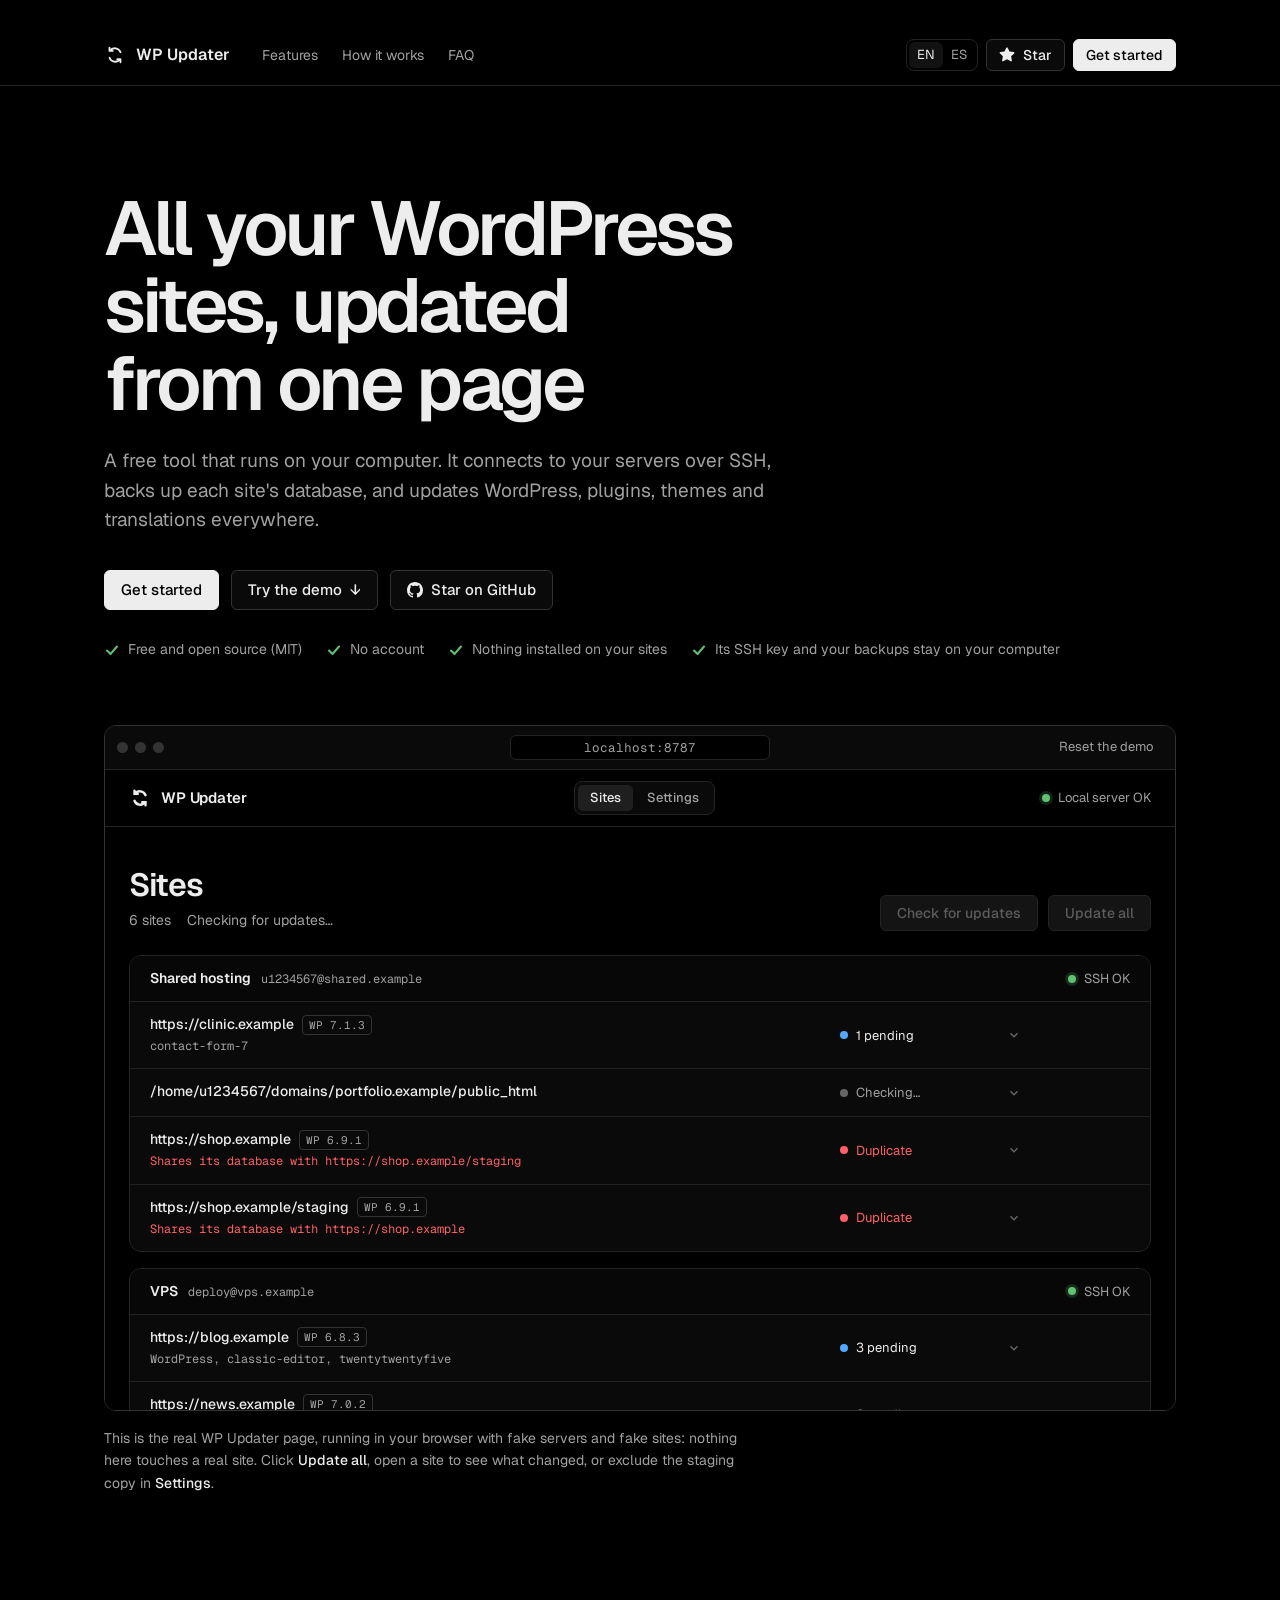
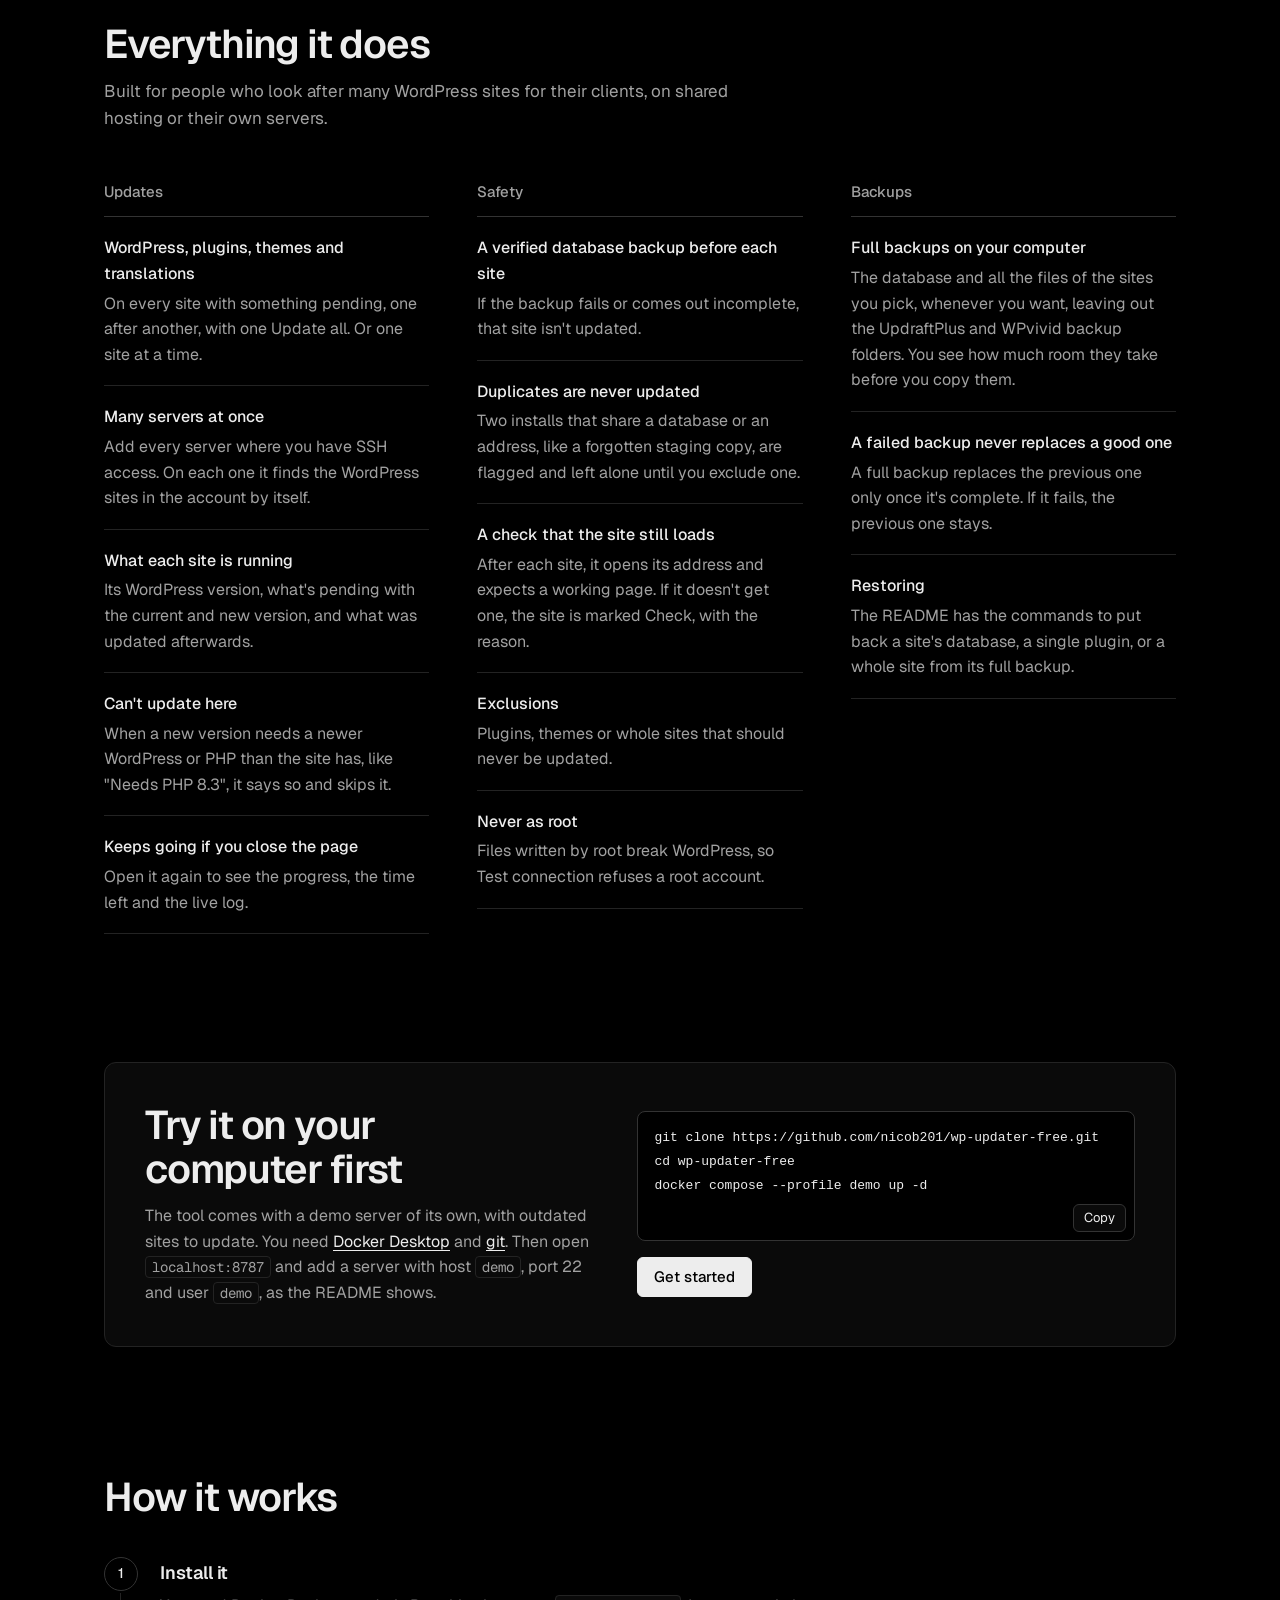
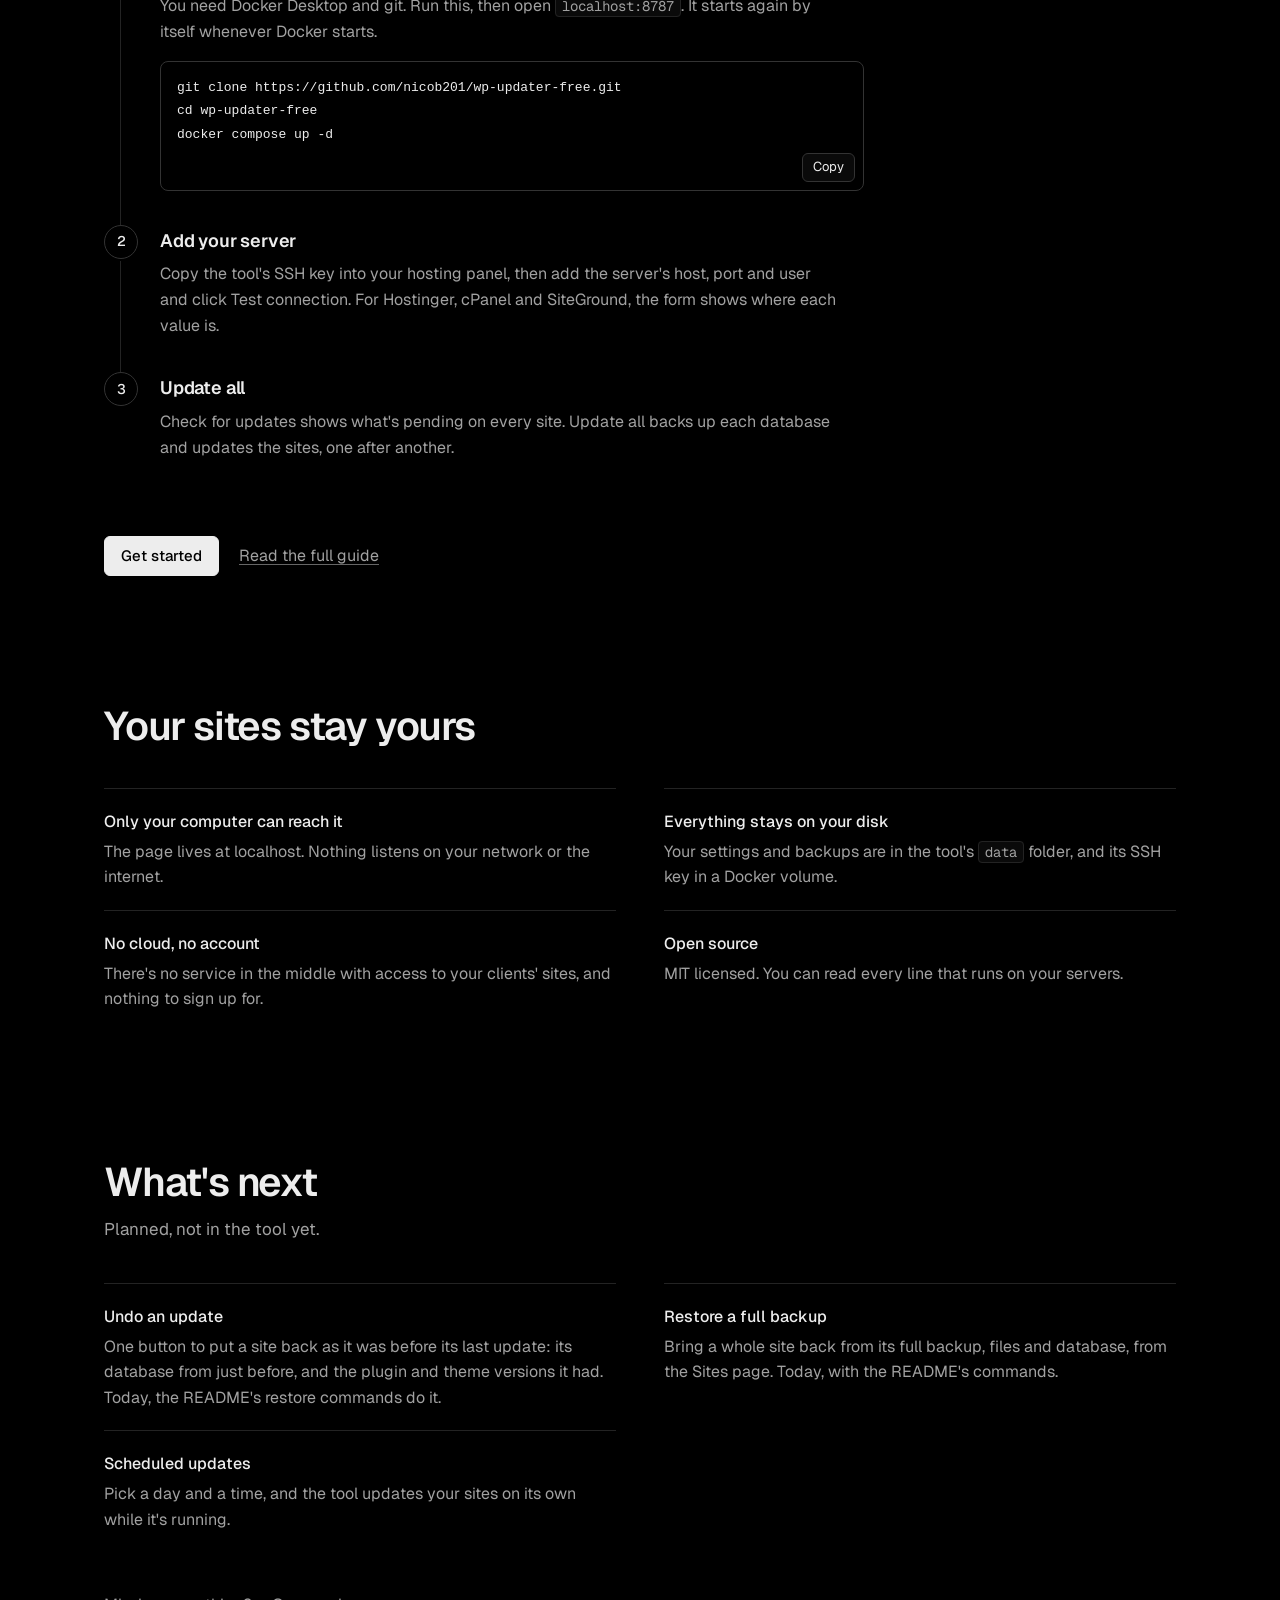
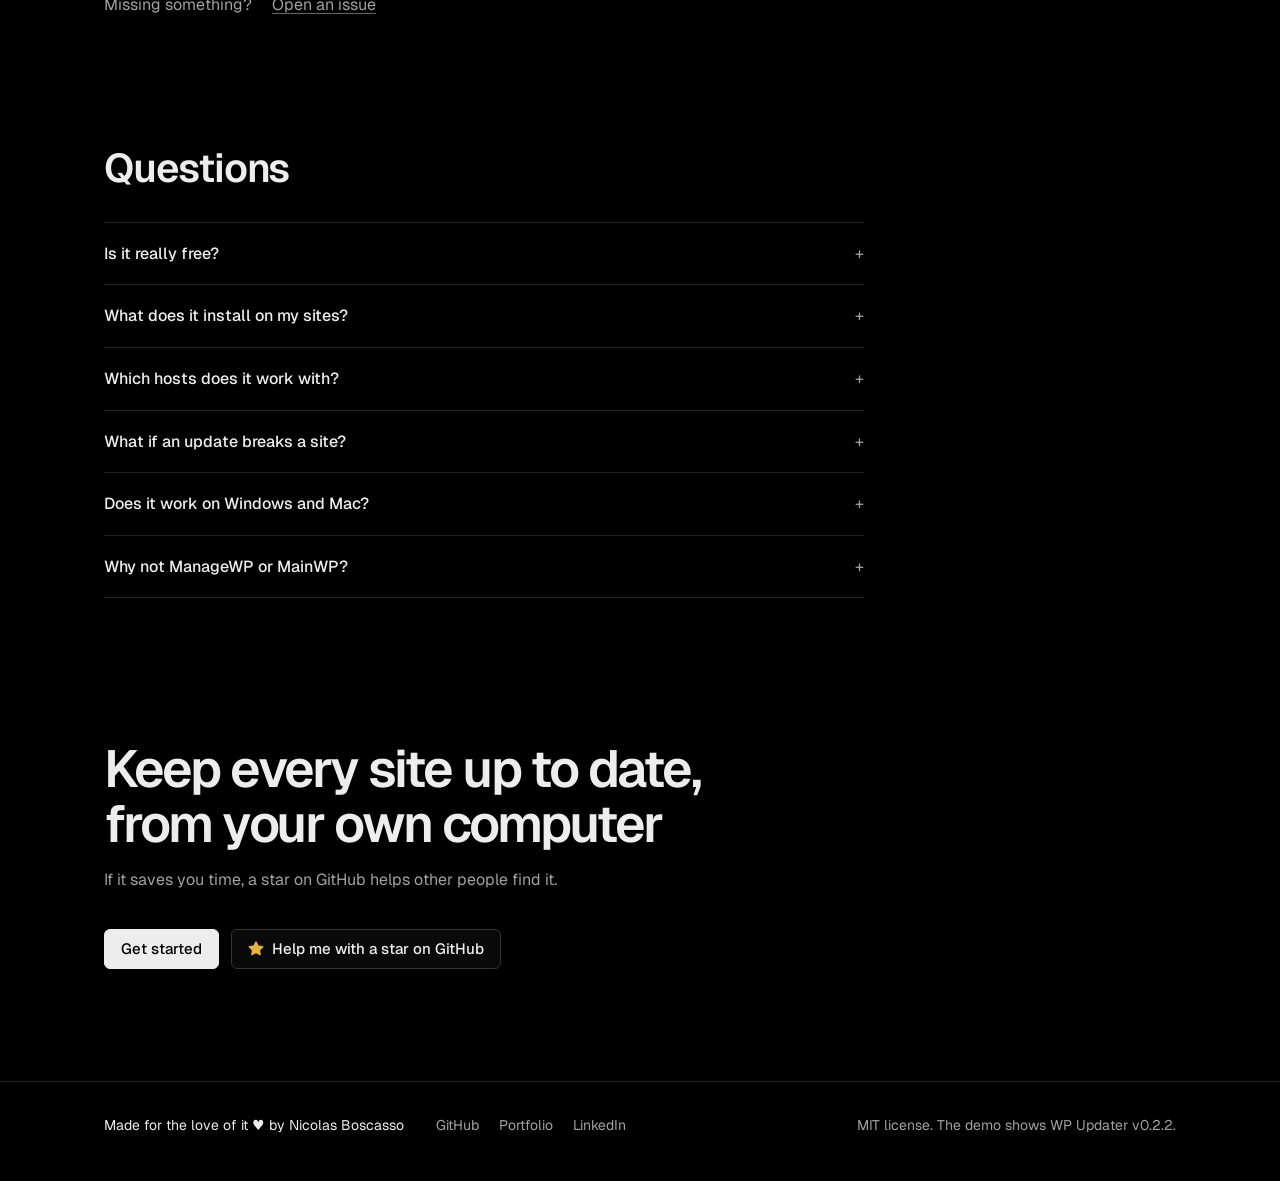
==== index.html @ 300d322b "fix: landing layout on small phones, and accessibility The nav fits at 320 and 360 px, the footer te" ====
<!doctype html>
<html lang="en">
<head>
<meta charset="utf-8">
<meta name="viewport" content="width=device-width, initial-scale=1">
<meta name="color-scheme" content="dark">
<title>WP Updater: update all your WordPress sites from one page</title>
<meta name="description" content="A free, open-source tool that runs on your computer and updates WordPress, plugins, themes and translations on all your sites over SSH, with a verified database backup before each one. Nothing to install on your sites.">
<link rel="icon" href="data:image/svg+xml,%3Csvg xmlns='http://www.w3.org/2000/svg' viewBox='0 0 32 32'%3E%3Crect width='32' height='32' rx='8' fill='%23000'/%3E%3Cpath d='M23 12a8 8 0 0 0-14-2M9 20a8 8 0 0 0 14 2M9 6v4h4M23 26v-4h-4' fill='none' stroke='%23fff' stroke-width='2.6' stroke-linecap='round' stroke-linejoin='round'/%3E%3C/svg%3E">
<link rel="preconnect" href="https://fonts.googleapis.com">
<link rel="preconnect" href="https://fonts.gstatic.com" crossorigin>
<link rel="stylesheet" href="https://fonts.googleapis.com/css2?family=Geist:wght@400;500;600&family=Geist+Mono:wght@400;500&display=swap">
<link rel="stylesheet" href="/assets/site.css">
<script src="/assets/site.js" defer></script>
</head>
<body>
<svg hidden>
  <symbol id="i-logo" viewBox="0 0 24 24"><path d="M18 9a6.5 6.5 0 0 0-11.5-1.5M6 15a6.5 6.5 0 0 0 11.5 1.5M6 4v3.5h3.5M18 20v-3.5h-3.5"/></symbol>
  <symbol id="i-github" viewBox="0 0 16 16"><path d="M8 0c4.42 0 8 3.58 8 8a8.01 8.01 0 0 1-5.45 7.59c-.4.08-.55-.17-.55-.38 0-.27.01-1.13.01-2.2 0-.75-.25-1.23-.54-1.48 1.78-.2 3.65-.88 3.65-3.95 0-.88-.31-1.59-.82-2.15.08-.2.36-1.02-.08-2.12 0 0-.67-.22-2.2.82-.64-.18-1.32-.27-2-.27-.68 0-1.36.09-2 .27-1.53-1.03-2.2-.82-2.2-.82-.44 1.1-.16 1.92-.08 2.12-.51.56-.82 1.28-.82 2.15 0 3.06 1.86 3.75 3.64 3.95-.23.2-.44.55-.51 1.07-.46.21-1.61.55-2.33-.66-.15-.24-.6-.83-1.23-.82-.67.01-.27.38.01.53.34.19.73.9.82 1.13.16.45.68 1.31 2.69.94 0 .67.01 1.3.01 1.49 0 .21-.15.45-.55.38A8 8 0 0 1 0 8c0-4.42 3.58-8 8-8Z"/></symbol>
  <symbol id="i-star" viewBox="0 0 16 16"><path d="M8 .25a.75.75 0 0 1 .67.42l1.89 3.81 4.2.62a.75.75 0 0 1 .42 1.28l-3.04 2.97.72 4.19a.75.75 0 0 1-1.09.79L8 12.35l-3.77 1.98a.75.75 0 0 1-1.09-.79l.72-4.19L.82 6.37a.75.75 0 0 1 .42-1.28l4.2-.61L7.33.67A.75.75 0 0 1 8 .25Z"/></symbol>
  <symbol id="i-check" viewBox="0 0 16 16"><path d="M3 8.5 6.5 12 13 4.5"/></symbol>
</svg>

<header class="nav">
  <div class="wrap nav-inner">
    <a class="brand" href="/"><svg aria-hidden="true"><use href="#i-logo"/></svg>WP Updater</a>
    <nav class="sections" aria-label="Sections">
      <a href="#features">Features</a>
      <a href="#how">How it works</a>
      <a href="#faq">FAQ</a>
    </nav>
    <div class="nav-end">
      <div class="lang" role="group" aria-label="Language">
        <a aria-current="page">EN</a>
        <a href="/es/" hreflang="es" lang="es" aria-label="Español">ES</a>
      </div>
      <a class="button small nav-star" href="https://github.com/nicob201/wp-updater-free" target="_blank" rel="noopener" data-goatcounter-click="star-nav">
        <svg aria-hidden="true"><use href="#i-star"/></svg>Star<span class="count" data-stars></span>
      </a>
      <a class="button primary small" href="https://github.com/nicob201/wp-updater-free#quick-start" target="_blank" rel="noopener" data-goatcounter-click="get-started-nav">Get started</a>
    </div>
  </div>
</header>

<main>
  <section class="hero wrap">
    <h1>All your WordPress sites, updated from one page</h1>
    <p class="lead">A free tool that runs on your computer. It connects to your servers over SSH, backs up each site's database, and updates WordPress, plugins, themes and translations everywhere.</p>
    <div class="actions">
      <a class="button primary" href="https://github.com/nicob201/wp-updater-free#quick-start" target="_blank" rel="noopener" data-goatcounter-click="get-started-hero">Get started</a>
      <a class="button" href="#demo" data-goatcounter-click="try-demo">Try the demo <span aria-hidden="true">↓</span></a>
      <a class="button" href="https://github.com/nicob201/wp-updater-free" target="_blank" rel="noopener" data-goatcounter-click="star-hero"><svg aria-hidden="true"><use href="#i-github"/></svg>Star on GitHub</a>
    </div>
    <ul class="trust">
      <li><svg aria-hidden="true"><use href="#i-check"/></svg>Free and open source (MIT)</li>
      <li><svg aria-hidden="true"><use href="#i-check"/></svg>No account</li>
      <li><svg aria-hidden="true"><use href="#i-check"/></svg>Nothing installed on your sites</li>
      <li><svg aria-hidden="true"><use href="#i-check"/></svg>Its SSH key and your backups stay on your computer</li>
    </ul>
  </section>

  <section id="demo" class="demo wrap" aria-label="Live demo">
    <div class="window">
      <div class="window-bar">
        <span class="dots" aria-hidden="true"><i></i><i></i><i></i></span>
        <span class="url">localhost:8787</span>
        <button id="demo-reset" class="reset" type="button" data-goatcounter-click="demo-reset">Reset the demo</button>
      </div>
      <iframe id="demo-frame" src="/demo/" title="WP Updater, with fake sites"></iframe>
    </div>
    <p class="note">This is the real WP Updater page, running in your browser with fake servers and fake sites: nothing here touches a real site. Click <strong>Update all</strong>, open a site to see what changed, or exclude the staging copy in <strong>Settings</strong>.</p>
  </section>

  <section id="features" class="section wrap">
    <h2>Everything it does</h2>
    <p class="intro">Built for people who look after many WordPress sites for their clients, on shared hosting or their own servers.</p>
    <div class="groups">
      <div class="group">
        <h3>Updates</h3>
        <dl>
          <div><dt>WordPress, plugins, themes and translations</dt><dd>On every site with something pending, one after another, with one Update all. Or one site at a time.</dd></div>
          <div><dt>Many servers at once</dt><dd>Add every server where you have SSH access. On each one it finds the WordPress sites in the account by itself.</dd></div>
          <div><dt>What each site is running</dt><dd>Its WordPress version, what's pending with the current and new version, and what was updated afterwards.</dd></div>
          <div><dt>Can't update here</dt><dd>When a new version needs a newer WordPress or PHP than the site has, like "Needs PHP 8.3", it says so and skips it.</dd></div>
          <div><dt>Keeps going if you close the page</dt><dd>Open it again to see the progress, the time left and the live log.</dd></div>
        </dl>
      </div>
      <div class="group">
        <h3>Safety</h3>
        <dl>
          <div><dt>A verified database backup before each site</dt><dd>If the backup fails or comes out incomplete, that site isn't updated.</dd></div>
          <div><dt>Duplicates are never updated</dt><dd>Two installs that share a database or an address, like a forgotten staging copy, are flagged and left alone until you exclude one.</dd></div>
          <div><dt>A check that the site still loads</dt><dd>After each site, it opens its address and expects a working page. If it doesn't get one, the site is marked Check, with the reason.</dd></div>
          <div><dt>Exclusions</dt><dd>Plugins, themes or whole sites that should never be updated.</dd></div>
          <div><dt>Never as root</dt><dd>Files written by root break WordPress, so Test connection refuses a root account.</dd></div>
        </dl>
      </div>
      <div class="group">
        <h3>Backups</h3>
        <dl>
          <div><dt>Full backups on your computer</dt><dd>The database and all the files of the sites you pick, whenever you want, leaving out the UpdraftPlus and WPvivid backup folders. You see how much room they take before you copy them.</dd></div>
          <div><dt>A failed backup never replaces a good one</dt><dd>A full backup replaces the previous one only once it's complete. If it fails, the previous one stays.</dd></div>
          <div><dt>Restoring</dt><dd>The README has the commands to put back a site's database, a single plugin, or a whole site from its full backup.</dd></div>
        </dl>
      </div>
    </div>
  </section>

  <section class="wrap" aria-labelledby="try-title">
    <div class="band">
      <div>
        <h2 id="try-title">Try it on your computer first</h2>
        <p>The tool comes with a demo server of its own, with outdated sites to update. You need <a href="https://www.docker.com/products/docker-desktop/" target="_blank" rel="noopener">Docker Desktop</a> and <a href="https://git-scm.com/downloads" target="_blank" rel="noopener">git</a>. Then open <span class="code-inline">localhost:8787</span> and add a server with host <span class="code-inline">demo</span>, port 22 and user <span class="code-inline">demo</span>, as the README shows.</p>
      </div>
      <div class="band-end">
        <div class="copy">
          <pre><code>git clone https://github.com/nicob201/wp-updater-free.git
cd wp-updater-free
docker compose --profile demo up -d</code></pre>
          <button class="copy-button" type="button" aria-live="polite" data-copy="git clone https://github.com/nicob201/wp-updater-free.git&#10;cd wp-updater-free&#10;docker compose --profile demo up -d" data-goatcounter-click="copy-demo">Copy</button>
        </div>
        <a class="button primary" href="https://github.com/nicob201/wp-updater-free#quick-start" target="_blank" rel="noopener" data-goatcounter-click="get-started-mid">Get started</a>
      </div>
    </div>
  </section>

  <section id="how" class="section wrap">
    <h2>How it works</h2>
    <ol class="steps">
      <li>
        <h3>Install it</h3>
        <p>You need Docker Desktop and git. Run this, then open <span class="code-inline">localhost:8787</span>. It starts again by itself whenever Docker starts.</p>
        <div class="copy">
          <pre><code>git clone https://github.com/nicob201/wp-updater-free.git
cd wp-updater-free
docker compose up -d</code></pre>
          <button class="copy-button" type="button" aria-live="polite" data-copy="git clone https://github.com/nicob201/wp-updater-free.git&#10;cd wp-updater-free&#10;docker compose up -d" data-goatcounter-click="copy-install">Copy</button>
        </div>
      </li>
      <li>
        <h3>Add your server</h3>
        <p>Copy the tool's SSH key into your hosting panel, then add the server's host, port and user and click Test connection. For Hostinger, cPanel and SiteGround, the form shows where each value is.</p>
      </li>
      <li>
        <h3>Update all</h3>
        <p>Check for updates shows what's pending on every site. Update all backs up each database and updates the sites, one after another.</p>
      </li>
    </ol>
    <p class="more"><a class="button primary" href="https://github.com/nicob201/wp-updater-free#quick-start" target="_blank" rel="noopener" data-goatcounter-click="get-started-how">Get started</a> <a class="text-link" href="https://github.com/nicob201/wp-updater-free#connect-your-server" target="_blank" rel="noopener">Read the full guide</a></p>
  </section>

  <section id="yours" class="section wrap">
    <h2>Your sites stay yours</h2>
    <dl class="facts">
      <div><dt>Only your computer can reach it</dt><dd>The page lives at localhost. Nothing listens on your network or the internet.</dd></div>
      <div><dt>Everything stays on your disk</dt><dd>Your settings and backups are in the tool's <span class="code-inline">data</span> folder, and its SSH key in a Docker volume.</dd></div>
      <div><dt>No cloud, no account</dt><dd>There's no service in the middle with access to your clients' sites, and nothing to sign up for.</dd></div>
      <div><dt>Open source</dt><dd>MIT licensed. You can read every line that runs on your servers.</dd></div>
    </dl>
  </section>

  <section id="next" class="section wrap">
    <h2>What's next</h2>
    <p class="intro">Planned, not in the tool yet.</p>
    <dl class="facts">
      <div><dt>Undo an update</dt><dd>One button to put a site back as it was before its last update: its database from just before, and the plugin and theme versions it had. Today, the README's restore commands do it.</dd></div>
      <div><dt>Restore a full backup</dt><dd>Bring a whole site back from its full backup, files and database, from the Sites page. Today, with the README's commands.</dd></div>
      <div><dt>Scheduled updates</dt><dd>Pick a day and a time, and the tool updates your sites on its own while it's running.</dd></div>
    </dl>
    <p class="more">Missing something? <a class="text-link" href="https://github.com/nicob201/wp-updater-free/issues/new" target="_blank" rel="noopener" data-goatcounter-click="open-issue">Open an issue</a></p>
  </section>

  <section id="faq" class="section wrap">
    <h2>Questions</h2>
    <div class="faq">
      <details>
        <summary>Is it really free?</summary>
        <p>Yes. It's open source under the MIT license, with no paid plan and no account.</p>
      </details>
      <details>
        <summary>What does it install on my sites?</summary>
        <p>Nothing. It logs in over SSH with its own key and uses WP-CLI, which most hosts already have.</p>
      </details>
      <details>
        <summary>Which hosts does it work with?</summary>
        <p>Any host that gives you SSH access with a key, bash, WP-CLI and mysqldump or mariadb-dump. Most shared hosts have them, and on a VPS you can install them. Full backups also need rsync. Test connection checks all of it and tells you what's missing.</p>
        <p>So far, listing sites has been tried on Hostinger, and updates on the tool's demo server. cPanel, SiteGround and VPS aren't tested yet: if you try it on one, <a class="text-link" href="https://github.com/nicob201/wp-updater-free/issues/new" target="_blank" rel="noopener">open an issue</a> to share how it went.</p>
      </details>
      <details>
        <summary>What if an update breaks a site?</summary>
        <p>Before each site, the tool saves its database and checks the copy is complete. After each site, it loads the address, and a site that doesn't answer with a working page is marked Check. The README has the commands to put back the database or a single plugin and, if you made a full backup with Back up sites…, the whole site. As with any update, try it on a staging site first.</p>
      </details>
      <details>
        <summary>Does it work on Windows and Mac?</summary>
        <p>Yes, with Docker Desktop. It's been tried on macOS and Windows 11. On Linux, Docker Engine with the Compose plugin works too.</p>
      </details>
      <details>
        <summary>Why not ManageWP or MainWP?</summary>
        <p>They're good tools, and they do more than this one, like uptime monitoring and client reports. Both need a plugin on every site you manage: ManageWP runs in its own cloud, with access to all your sites, and MainWP runs as a plugin on a WordPress site of its own, the dashboard. WP Updater installs nothing on your sites and runs only on your computer, with no account and nothing to pay. If you need monitoring and reports, use one of them. If you want updates with a backup first and nothing added to your sites, try this one.</p>
      </details>
    </div>
  </section>

  <section class="final wrap" aria-labelledby="final-title">
    <h2 id="final-title">Keep every site up to date, from your own computer</h2>
    <p>If it saves you time, a star on GitHub helps other people find it.</p>
    <div class="actions">
      <a class="button primary" href="https://github.com/nicob201/wp-updater-free#quick-start" target="_blank" rel="noopener" data-goatcounter-click="get-started-final">Get started</a>
      <a class="button" href="https://github.com/nicob201/wp-updater-free" target="_blank" rel="noopener" data-goatcounter-click="star-final"><svg aria-hidden="true"><use href="#i-star"/></svg>Help me with a star on GitHub</a>
    </div>
  </section>
</main>

<footer class="footer">
  <div class="wrap footer-inner">
    <p class="made">Made for the love of it ♥ by Nicolas Boscasso</p>
    <nav class="footer-links" aria-label="The author">
      <a href="https://github.com/nicob201" target="_blank" rel="noopener">GitHub</a>
      <a href="https://nicolas-boscasso.vercel.app/" target="_blank" rel="noopener">Portfolio</a>
      <a href="https://www.linkedin.com/in/nicolas-boscasso/" target="_blank" rel="noopener">LinkedIn</a>
    </nav>
    <p class="fine">MIT license.<span data-version-line hidden> The demo shows WP Updater <span data-version></span>.</span></p>
  </div>
</footer>
</body>
</html>
---- assets/site.css ----
/* The tool's own tokens (demo/styles.css), so the page and the demo inside it read as one thing */
:root {
  color-scheme: dark;
  --bg: #000;
  --surface: #0a0a0a;
  --raised: #121212;
  --border: #232323;
  --border-strong: #333;
  --text: #ededed;
  --muted: #a1a1a1;
  --dim: #666;
  --blue: #52a8ff;
  --green: #62c073;
  --sans: Geist, system-ui, -apple-system, sans-serif;
  --mono: "Geist Mono", ui-monospace, Menlo, monospace;
  --gutter: 24px;
  --nav: 60px;
}

* { box-sizing: border-box; }

html { scroll-behavior: smooth; scroll-padding-top: calc(var(--nav) + 24px); }

body {
  margin: 0;
  background: var(--bg);
  color: var(--text);
  font: 16px/1.6 var(--sans);
  -webkit-font-smoothing: antialiased;
  text-rendering: optimizeLegibility;
}

h1, h2, h3 { margin: 0; font-weight: 600; text-wrap: balance; }
p, dl, dd, ol, ul { margin: 0; }
p { text-wrap: pretty; }
a { color: inherit; }
button { font: inherit; color: inherit; }
svg { width: 16px; height: 16px; flex: none; }
:focus-visible { outline: 2px solid transparent; box-shadow: 0 0 0 2px var(--bg), 0 0 0 4px var(--blue); border-radius: 6px; }

.wrap { width: min(1120px, 100%); margin: 0 auto; padding: 0 var(--gutter); }
.code-inline {
  font: 0.875em var(--mono);
  padding: 1px 6px;
  border: 1px solid var(--border);
  border-radius: 4px;
  background: var(--surface);
  white-space: nowrap;
}
.text-link { text-decoration: underline; text-decoration-color: var(--dim); text-underline-offset: 3px; }
.text-link:hover { text-decoration-color: var(--text); }

/* ---- Buttons: the tool's, a size up ---- */

.button {
  display: inline-flex;
  align-items: center;
  gap: 8px;
  height: 40px;
  padding: 0 16px;
  border: 1px solid var(--border-strong);
  border-radius: 6px;
  background: var(--surface);
  font-weight: 500;
  font-size: 15px;
  text-decoration: none;
  white-space: nowrap;
  transition: background-color 0.15s, border-color 0.15s;
}
.button:hover { background: var(--raised); border-color: #444; }
.button.primary { background: var(--text); border-color: var(--text); color: #000; }
.button.primary:hover { background: #fff; border-color: #fff; }
.button.small { height: 32px; padding: 0 12px; font-size: 14px; }
.button svg { fill: currentColor; }
.button .count { color: var(--muted); font-variant-numeric: tabular-nums; }
.button .count:empty { display: none; }

/* ---- Top bar ---- */

.nav {
  position: sticky;
  top: 0;
  z-index: 10;
  height: var(--nav);
  border-bottom: 1px solid var(--border);
  background: rgb(0 0 0 / 0.8);
  -webkit-backdrop-filter: saturate(1.4) blur(12px);
  backdrop-filter: saturate(1.4) blur(12px);
}
.nav-inner { height: 100%; display: flex; align-items: center; gap: 32px; }
.brand { display: inline-flex; align-items: center; gap: 10px; font-weight: 600; text-decoration: none; white-space: nowrap; }
.brand svg { width: 22px; height: 22px; fill: none; stroke: currentColor; stroke-width: 2; stroke-linecap: round; stroke-linejoin: round; }
.sections { display: flex; gap: 24px; font-size: 14px; color: var(--muted); }
.sections a { text-decoration: none; }
.sections a:hover { color: var(--text); }
.nav-end { margin-left: auto; display: flex; align-items: center; gap: 8px; }

.lang { display: flex; padding: 2px; border: 1px solid var(--border); border-radius: 8px; font-size: 13px; }
.lang a { padding: 3px 8px; border-radius: 6px; color: var(--muted); text-decoration: none; }
.lang a:hover { color: var(--text); }
.lang a[aria-current] { background: var(--raised); color: var(--text); }

/* ---- Hero ---- */

.hero { padding-top: 104px; }
.hero h1 { max-width: 15ch; font-size: clamp(2.5rem, 6.4vw, 4.75rem); line-height: 1.02; letter-spacing: -0.045em; }
.lead { max-width: 58ch; margin-top: 24px; font-size: 1.1875rem; line-height: 1.55; color: var(--muted); }
.actions { display: flex; flex-wrap: wrap; gap: 12px; margin-top: 36px; }
.trust { display: flex; flex-wrap: wrap; gap: 8px 24px; margin-top: 28px; padding: 0; list-style: none; font-size: 14px; color: var(--muted); }
.trust li { display: inline-flex; align-items: center; gap: 8px; }
.trust svg { fill: none; stroke: var(--green); stroke-width: 2; stroke-linecap: round; stroke-linejoin: round; }

/* ---- The demo: the tool in a browser window ---- */

.demo { margin-top: 64px; }
.window {
  overflow: hidden;
  border: 1px solid var(--border-strong);
  border-radius: 12px;
  background: var(--bg);
  box-shadow: inset 0 1px 0 rgb(255 255 255 / 0.04);
}
.window-bar {
  display: grid;
  grid-template-columns: 1fr auto 1fr;
  align-items: center;
  height: 44px;
  padding: 0 12px;
  border-bottom: 1px solid var(--border);
  background: var(--surface);
}
.dots { display: flex; gap: 7px; }
.dots i { width: 11px; height: 11px; border-radius: 50%; background: var(--border-strong); }
.url {
  min-width: min(260px, 40vw);
  padding: 3px 12px;
  border: 1px solid var(--border);
  border-radius: 6px;
  background: var(--bg);
  font: 12.5px var(--mono);
  color: var(--muted);
  text-align: center;
}
.reset {
  justify-self: end;
  padding: 4px 10px;
  border: 0;
  border-radius: 6px;
  background: none;
  font-size: 13px;
  color: var(--muted);
  cursor: pointer;
}
.reset:hover { background: var(--raised); color: var(--text); }
.window iframe { display: block; width: 100%; height: 640px; border: 0; background: var(--bg); }
.note { max-width: 72ch; margin-top: 16px; font-size: 14px; color: var(--muted); }
.note strong { font-weight: 500; color: var(--text); }

/* ---- Sections ---- */

.section { padding-top: 128px; }
.section h2, .band h2 { font-size: clamp(1.75rem, 3.4vw, 2.5rem); line-height: 1.1; letter-spacing: -0.03em; }
.intro { max-width: 60ch; margin-top: 12px; color: var(--muted); font-size: 1.0625rem; }
.more { display: flex; flex-wrap: wrap; align-items: center; gap: 12px 20px; margin-top: 40px; color: var(--muted); }

dt { font-weight: 500; }
dd { margin-top: 4px; color: var(--muted); }

/* Everything it does: three groups, each a column of short entries */
.groups { display: grid; grid-template-columns: repeat(3, minmax(0, 1fr)); gap: 48px; margin-top: 48px; }
.group h3 { padding-bottom: 12px; border-bottom: 1px solid var(--border-strong); font-size: 15px; font-weight: 500; color: var(--muted); }
.group dl > div { padding: 18px 0; border-bottom: 1px solid var(--border); }

/* Two columns of statements */
.facts { display: grid; grid-template-columns: repeat(2, minmax(0, 1fr)); gap: 0 48px; margin-top: 40px; }
.facts > div { padding: 20px 0; border-top: 1px solid var(--border); }

/* Try it first */
.band {
  display: grid;
  grid-template-columns: minmax(0, 1fr) minmax(0, 1.1fr);
  gap: 40px;
  align-items: center;
  margin-top: 128px;
  padding: 40px;
  border: 1px solid var(--border);
  border-radius: 12px;
  background: var(--surface);
}
.band p { margin-top: 12px; color: var(--muted); }
.band p a { color: var(--text); text-underline-offset: 3px; }
.band-end { display: grid; grid-template-columns: minmax(0, 1fr); gap: 16px; justify-items: start; }
.band-end .copy { width: 100%; }

/* A command and its Copy button, under it so it never covers a long line */
.copy { border: 1px solid var(--border-strong); border-radius: 8px; background: var(--bg); }
.copy pre { margin: 0; padding: 14px 16px 6px; overflow-x: auto; font: 13px/1.75 var(--mono); }
.copy-button {
  display: block;
  margin: 0 8px 8px auto;
  padding: 3px 10px;
  border: 1px solid var(--border-strong);
  border-radius: 6px;
  background: var(--surface);
  font-size: 13px;
  cursor: pointer;
}
.copy-button:hover { background: var(--raised); }

/* How it works: a real sequence, so numbered */
.steps { max-width: 760px; margin-top: 40px; padding: 0; list-style: none; counter-reset: step; }
.steps li {
  position: relative;
  padding: 0 0 36px 56px;
  counter-increment: step;
}
.steps li::before {
  content: counter(step);
  position: absolute;
  left: 0;
  top: -2px;
  display: grid;
  place-items: center;
  width: 32px;
  height: 32px;
  border: 1px solid var(--border-strong);
  border-radius: 50%;
  background: var(--bg);
  font-size: 14px;
  font-weight: 500;
}
.steps li:not(:last-child)::after { content: ""; position: absolute; left: 16px; top: 34px; bottom: 2px; width: 1px; background: var(--border); }
.steps h3 { font-size: 18px; letter-spacing: -0.01em; }
.steps p { max-width: 62ch; margin-top: 6px; color: var(--muted); }
.steps .copy { margin-top: 16px; }

/* Questions */
.faq { max-width: 760px; margin-top: 32px; border-bottom: 1px solid var(--border); }
.faq details { border-top: 1px solid var(--border); }
.faq summary {
  display: flex;
  justify-content: space-between;
  gap: 24px;
  padding: 18px 0;
  font-weight: 500;
  cursor: pointer;
  list-style: none;
}
.faq summary::-webkit-details-marker { display: none; }
.faq summary::after { content: "+" / ""; color: var(--muted); font-weight: 400; }
.faq details[open] summary::after { content: "−" / ""; }
.faq summary:hover { color: #fff; }
.faq details p { max-width: 68ch; padding-bottom: 20px; color: var(--muted); }

/* The last ask */
.final { padding-top: 144px; padding-bottom: 112px; }
.final h2 { max-width: 20ch; font-size: clamp(2rem, 4.6vw, 3.25rem); line-height: 1.05; letter-spacing: -0.04em; }
.final p { margin-top: 16px; color: var(--muted); }
.final svg { fill: #e3b341; }

.footer { border-top: 1px solid var(--border); font-size: 14px; color: var(--muted); }
.footer-inner { display: flex; flex-wrap: wrap; align-items: baseline; gap: 12px 32px; padding-top: 32px; padding-bottom: 48px; }
.made { color: var(--text); }
.footer-links { display: flex; gap: 20px; }
.footer-links a { text-decoration: none; }
.footer-links a:hover { color: var(--text); }
.fine { margin-left: auto; }

/* ---- Smaller screens ---- */

@media (max-width: 900px) {
  .groups { grid-template-columns: minmax(0, 1fr); gap: 40px; }
  .band { grid-template-columns: minmax(0, 1fr); padding: 28px; }
}

@media (max-width: 720px) {
  :root { --gutter: 16px; }
  .sections { display: none; }
  .hero { padding-top: 64px; }
  .facts { grid-template-columns: minmax(0, 1fr); }
  .section { padding-top: 96px; }
  .fine { margin-left: 0; }
}

@media (max-width: 560px) {
  .nav-inner { gap: 12px; }
  .dots, .nav-star { display: none; }
  .window-bar { grid-template-columns: auto 1fr; gap: 12px; }
  .url { min-width: 0; text-align: left; }
  .window iframe { height: 560px; }
  .actions .button { flex: 1 1 auto; justify-content: center; }
  .band { padding: 20px; }
}

/* The smallest phones: the hero has its own Get started */
@media (max-width: 359px) {
  .nav-end .button.primary { display: none; }
}

@media (prefers-reduced-motion: reduce) {
  html { scroll-behavior: auto; }
  * { transition: none !important; }
}
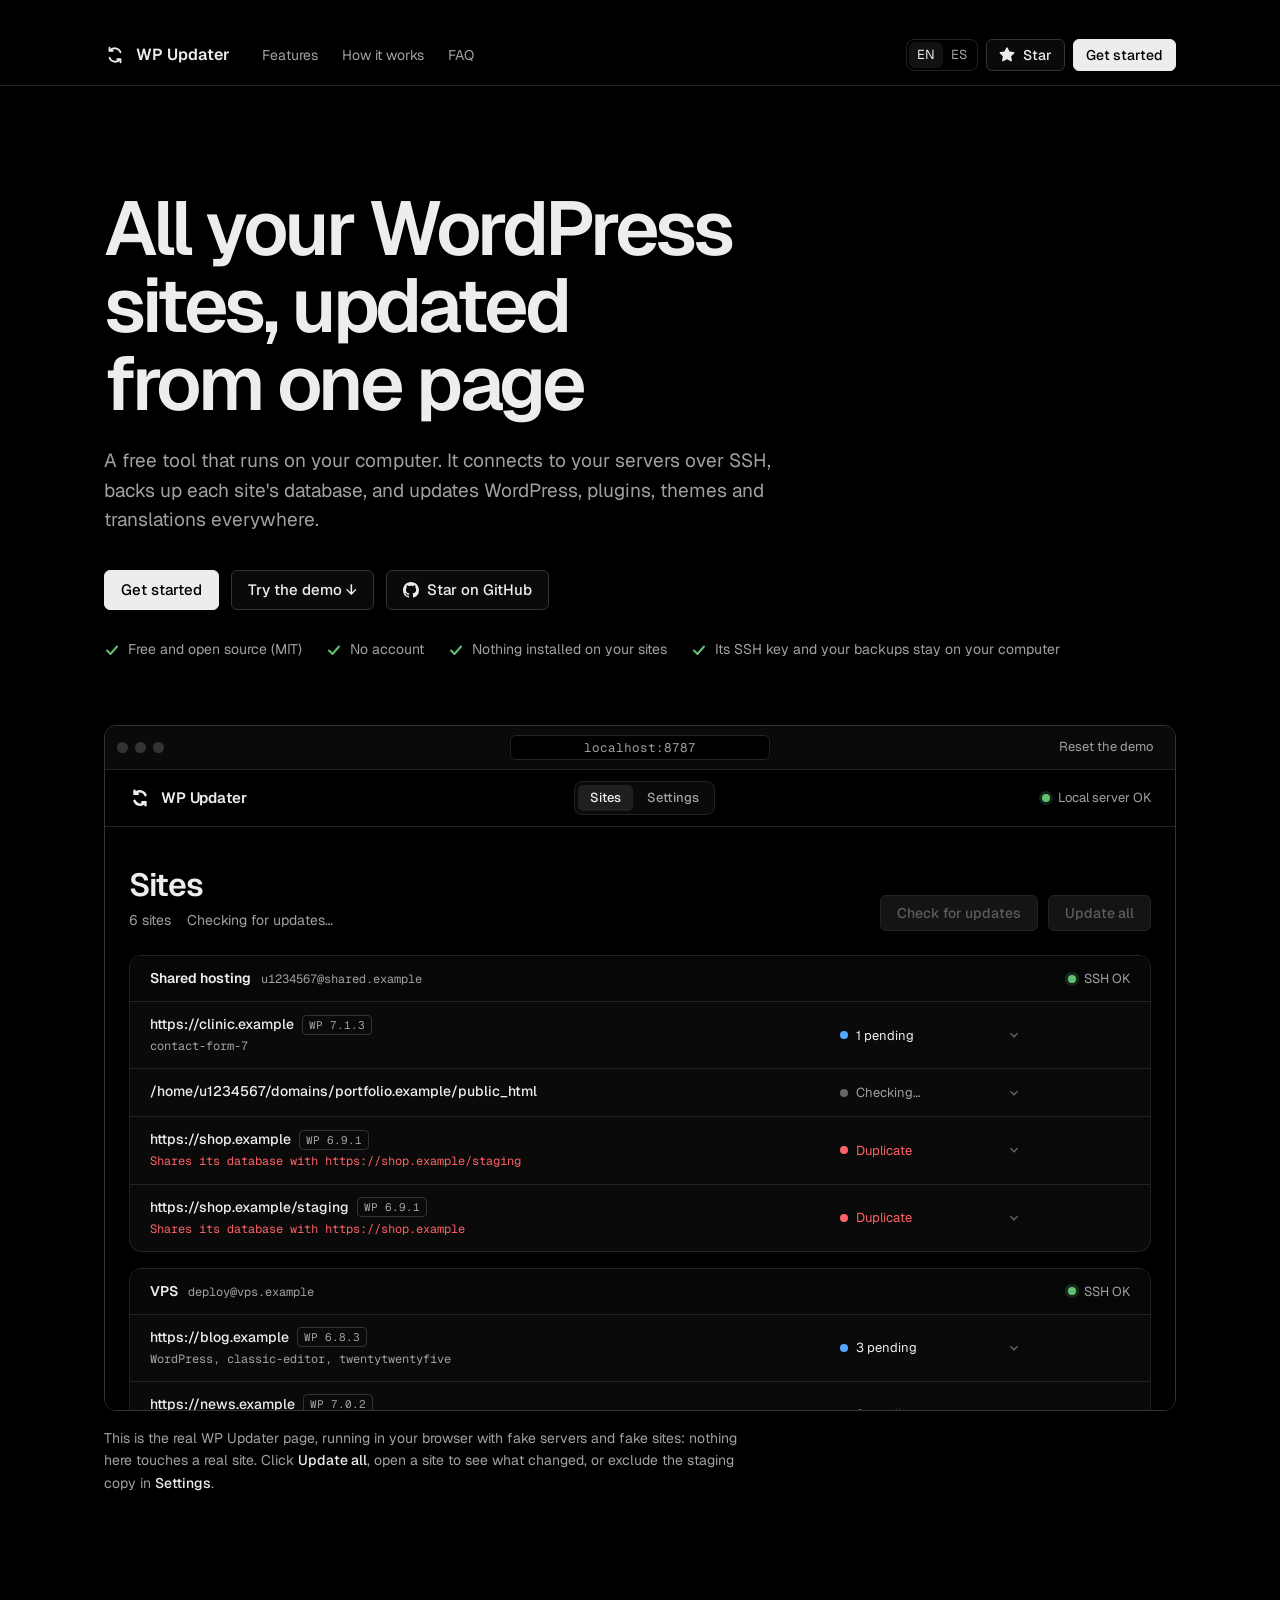
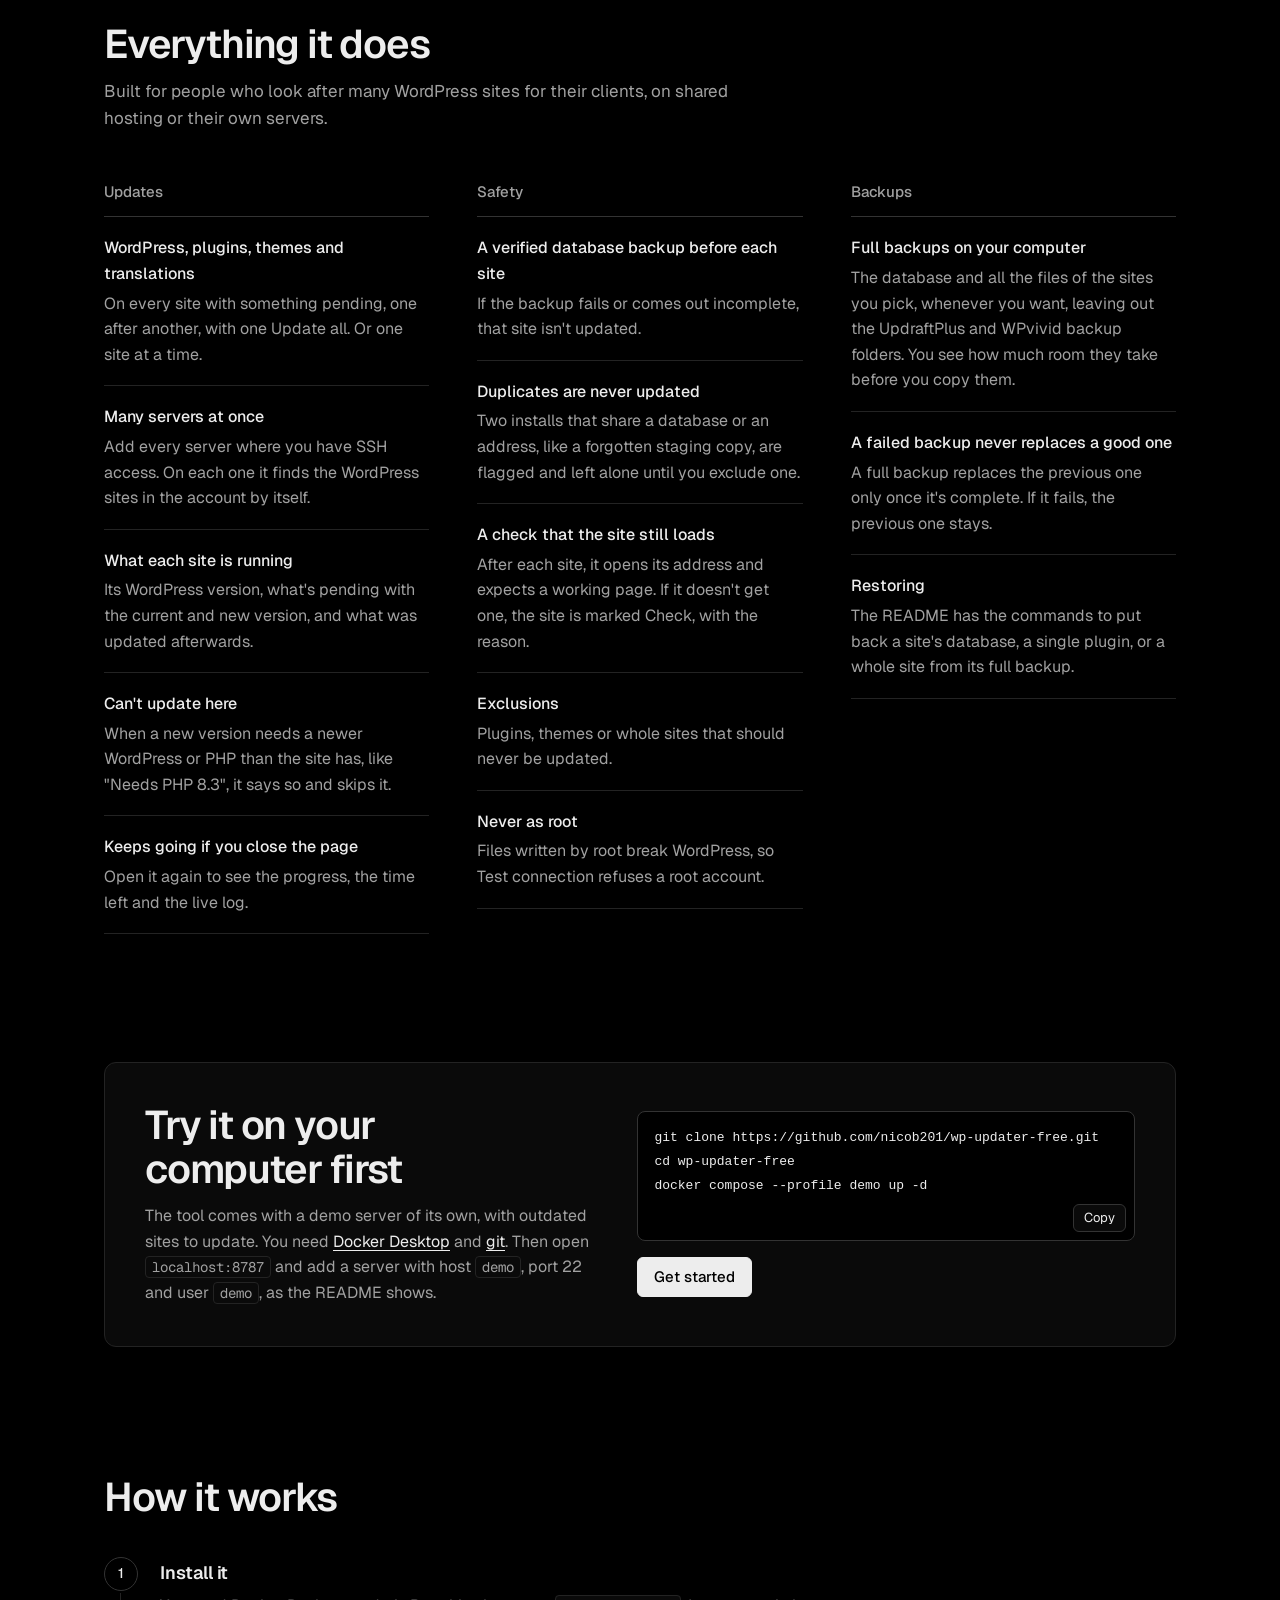
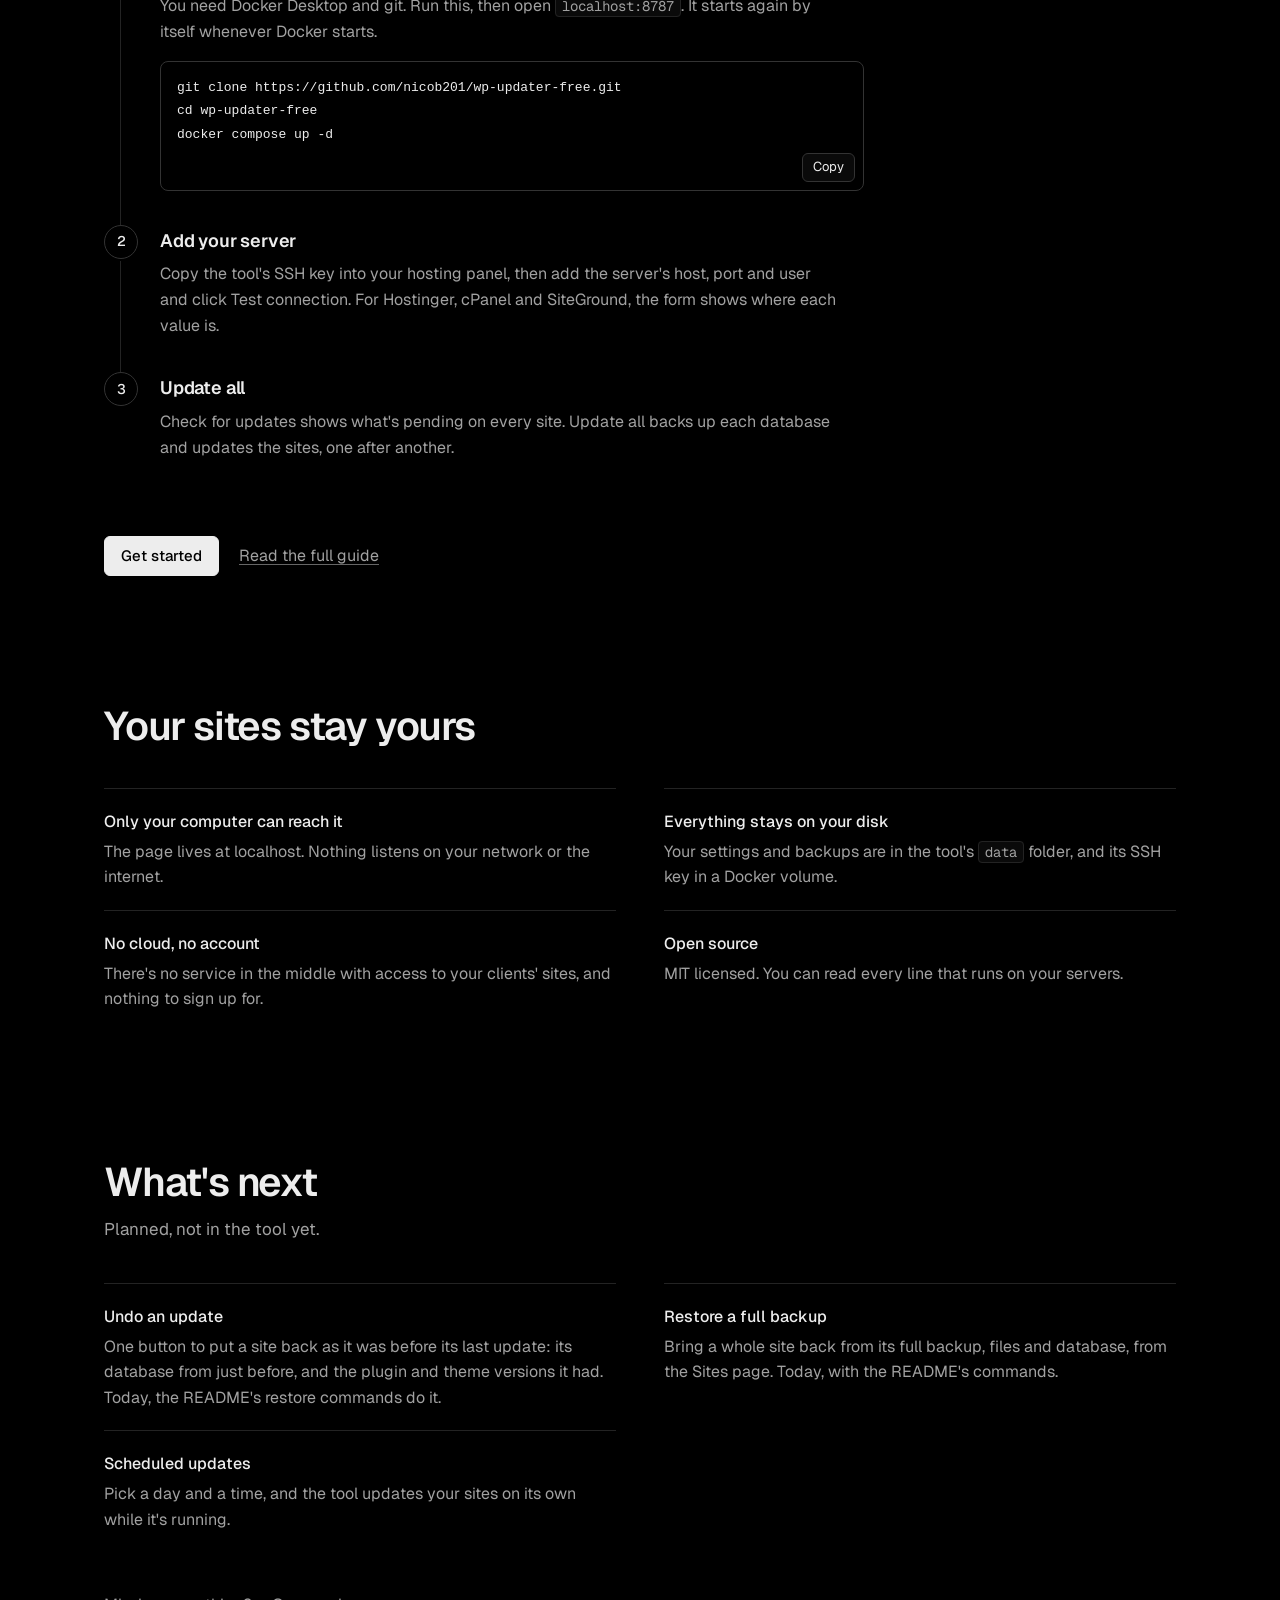
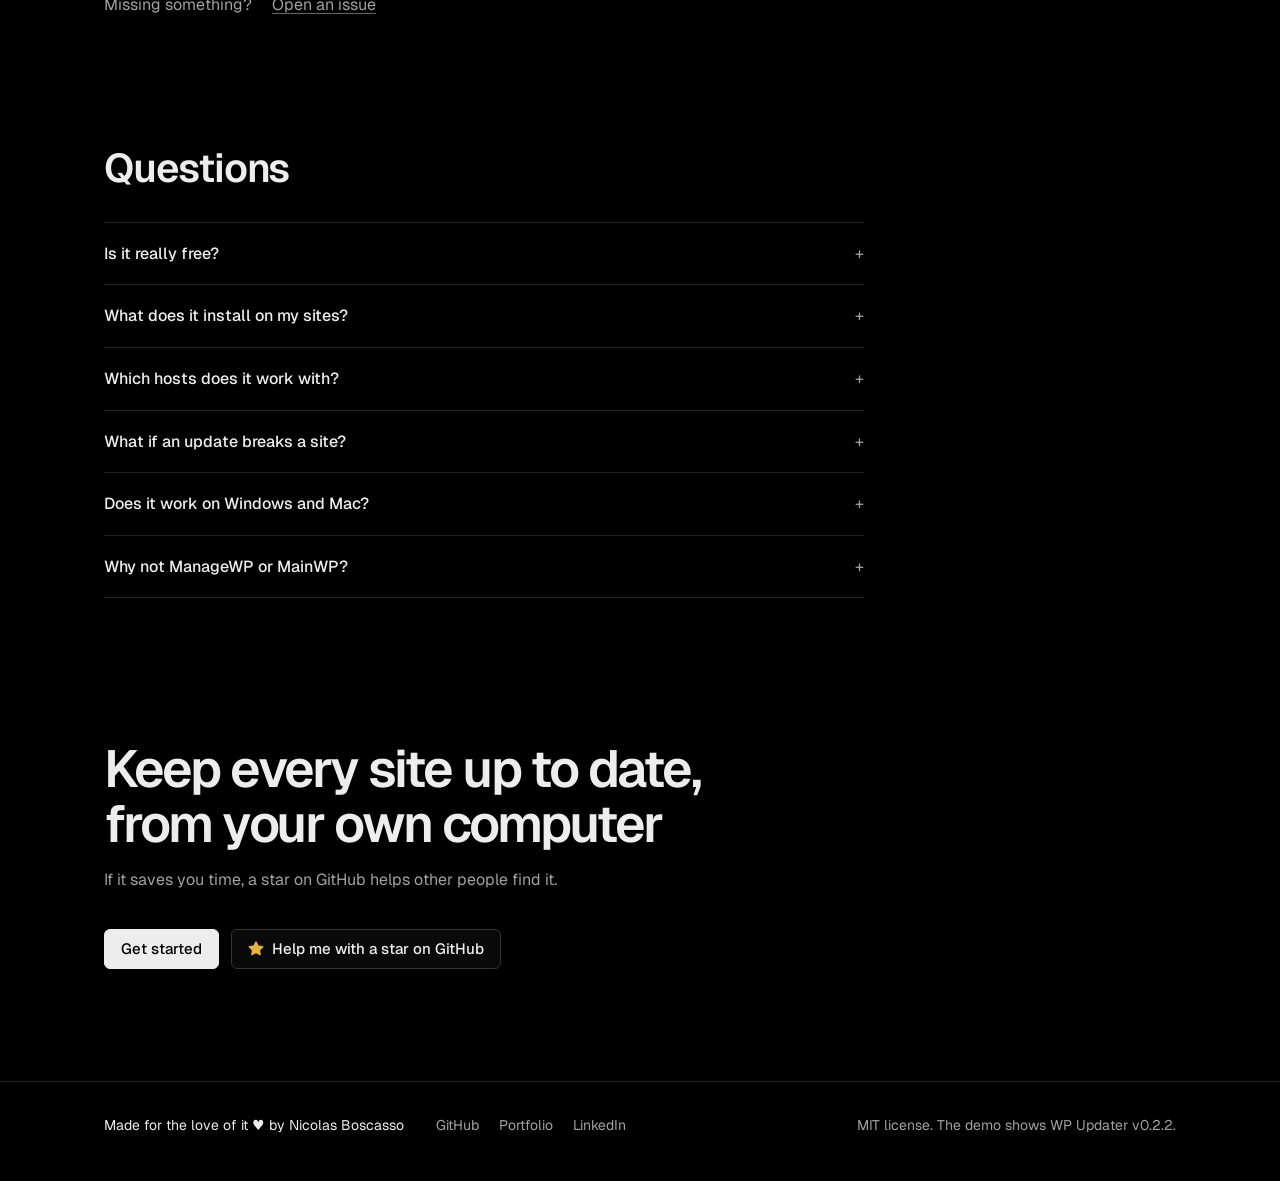
==== commit c9b4e271: "fix: say only what the tool does on the landing page The SSH key lives in a Docker volume, not in da" ====
--- a/index.html
+++ b/index.html
@@ -35,7 +35,7 @@
         <a href="/es/" hreflang="es" lang="es" aria-label="Español">ES</a>
       </div>
       <a class="button small nav-star" href="https://github.com/nicob201/wp-updater-free" target="_blank" rel="noopener" data-goatcounter-click="star-nav">
-        <svg aria-hidden="true"><use href="#i-star"/></svg>Star<span class="count" data-stars></span>
+        <svg aria-hidden="true"><use href="#i-star"/></svg><span class="hide-small">Star</span><span class="count" data-stars></span>
       </a>
       <a class="button primary small" href="https://github.com/nicob201/wp-updater-free#quick-start" target="_blank" rel="noopener" data-goatcounter-click="get-started-nav">Get started</a>
     </div>
@@ -48,7 +48,7 @@
     <p class="lead">A free tool that runs on your computer. It connects to your servers over SSH, backs up each site's database, and updates WordPress, plugins, themes and translations everywhere.</p>
     <div class="actions">
       <a class="button primary" href="https://github.com/nicob201/wp-updater-free#quick-start" target="_blank" rel="noopener" data-goatcounter-click="get-started-hero">Get started</a>
-      <a class="button" href="#demo" data-goatcounter-click="try-demo">Try the demo <span aria-hidden="true">↓</span></a>
+      <a class="button" href="#demo" data-goatcounter-click="try-demo">Try the demo ↓</a>
       <a class="button" href="https://github.com/nicob201/wp-updater-free" target="_blank" rel="noopener" data-goatcounter-click="star-hero"><svg aria-hidden="true"><use href="#i-github"/></svg>Star on GitHub</a>
     </div>
     <ul class="trust">
@@ -117,7 +117,7 @@
           <pre><code>git clone https://github.com/nicob201/wp-updater-free.git
 cd wp-updater-free
 docker compose --profile demo up -d</code></pre>
-          <button class="copy-button" type="button" aria-live="polite" data-copy="git clone https://github.com/nicob201/wp-updater-free.git&#10;cd wp-updater-free&#10;docker compose --profile demo up -d" data-goatcounter-click="copy-demo">Copy</button>
+          <button class="copy-button" type="button" data-copy="git clone https://github.com/nicob201/wp-updater-free.git&#10;cd wp-updater-free&#10;docker compose --profile demo up -d" data-goatcounter-click="copy-demo">Copy</button>
         </div>
         <a class="button primary" href="https://github.com/nicob201/wp-updater-free#quick-start" target="_blank" rel="noopener" data-goatcounter-click="get-started-mid">Get started</a>
       </div>
@@ -134,7 +134,7 @@
           <pre><code>git clone https://github.com/nicob201/wp-updater-free.git
 cd wp-updater-free
 docker compose up -d</code></pre>
-          <button class="copy-button" type="button" aria-live="polite" data-copy="git clone https://github.com/nicob201/wp-updater-free.git&#10;cd wp-updater-free&#10;docker compose up -d" data-goatcounter-click="copy-install">Copy</button>
+          <button class="copy-button" type="button" data-copy="git clone https://github.com/nicob201/wp-updater-free.git&#10;cd wp-updater-free&#10;docker compose up -d" data-goatcounter-click="copy-install">Copy</button>
         </div>
       </li>
       <li>
@@ -219,7 +219,7 @@
       <a href="https://nicolas-boscasso.vercel.app/" target="_blank" rel="noopener">Portfolio</a>
       <a href="https://www.linkedin.com/in/nicolas-boscasso/" target="_blank" rel="noopener">LinkedIn</a>
     </nav>
-    <p class="fine">MIT license.<span data-version-line hidden> The demo shows WP Updater <span data-version></span>.</span></p>
+    <p class="fine">MIT license. The demo shows WP Updater <span data-version></span>.</p>
   </div>
 </footer>
 </body>
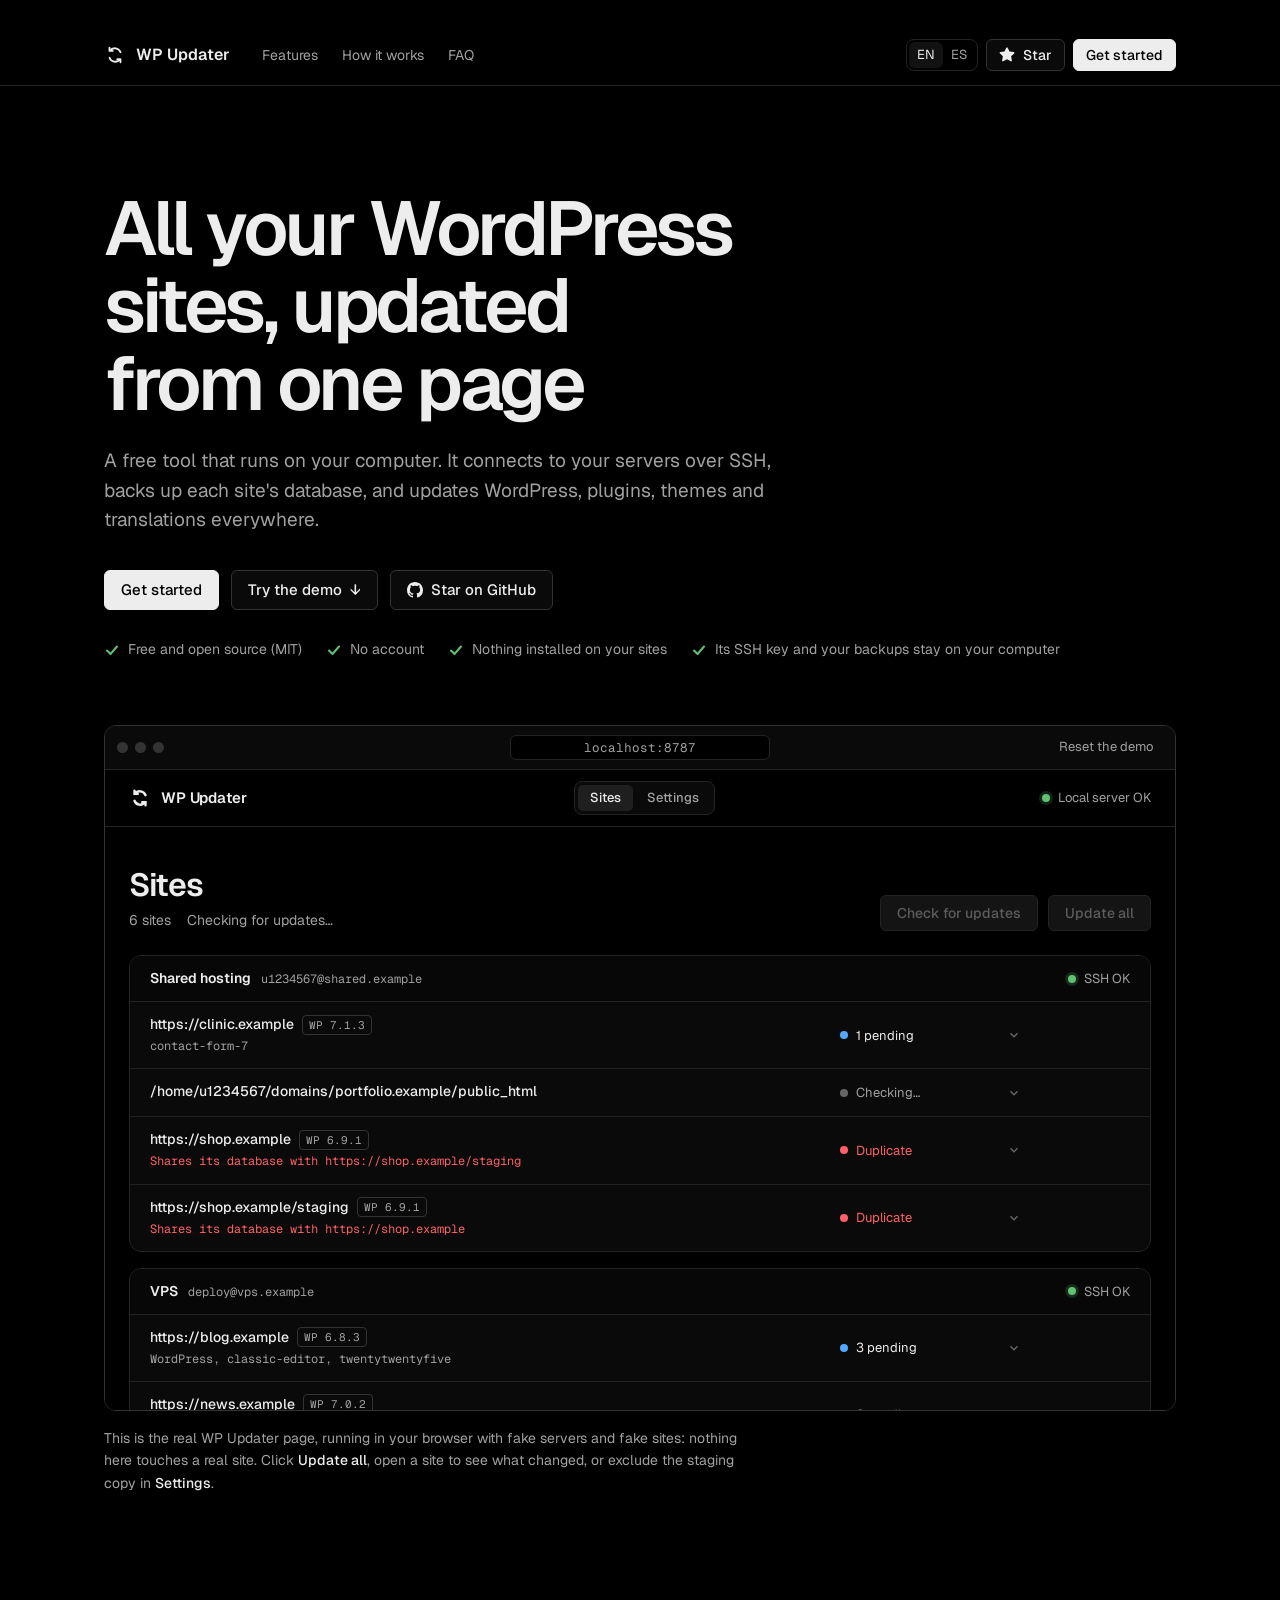
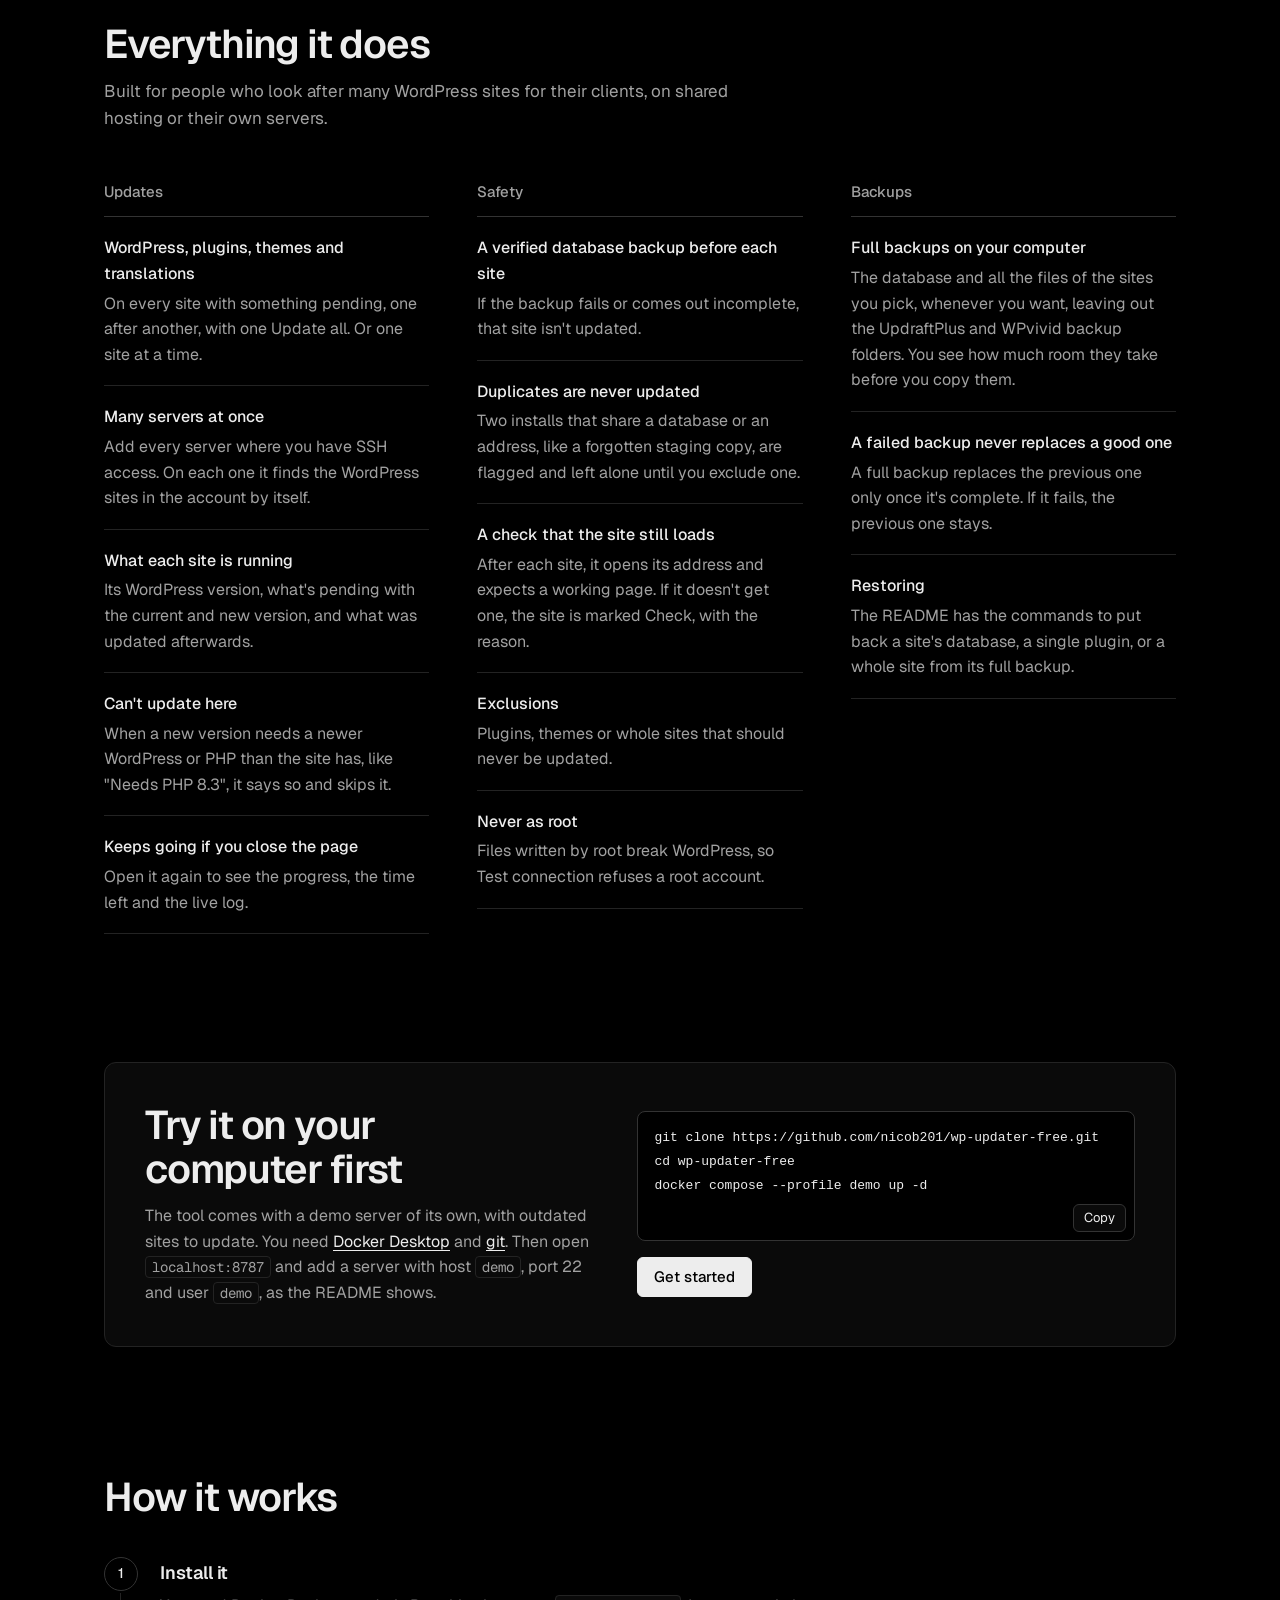
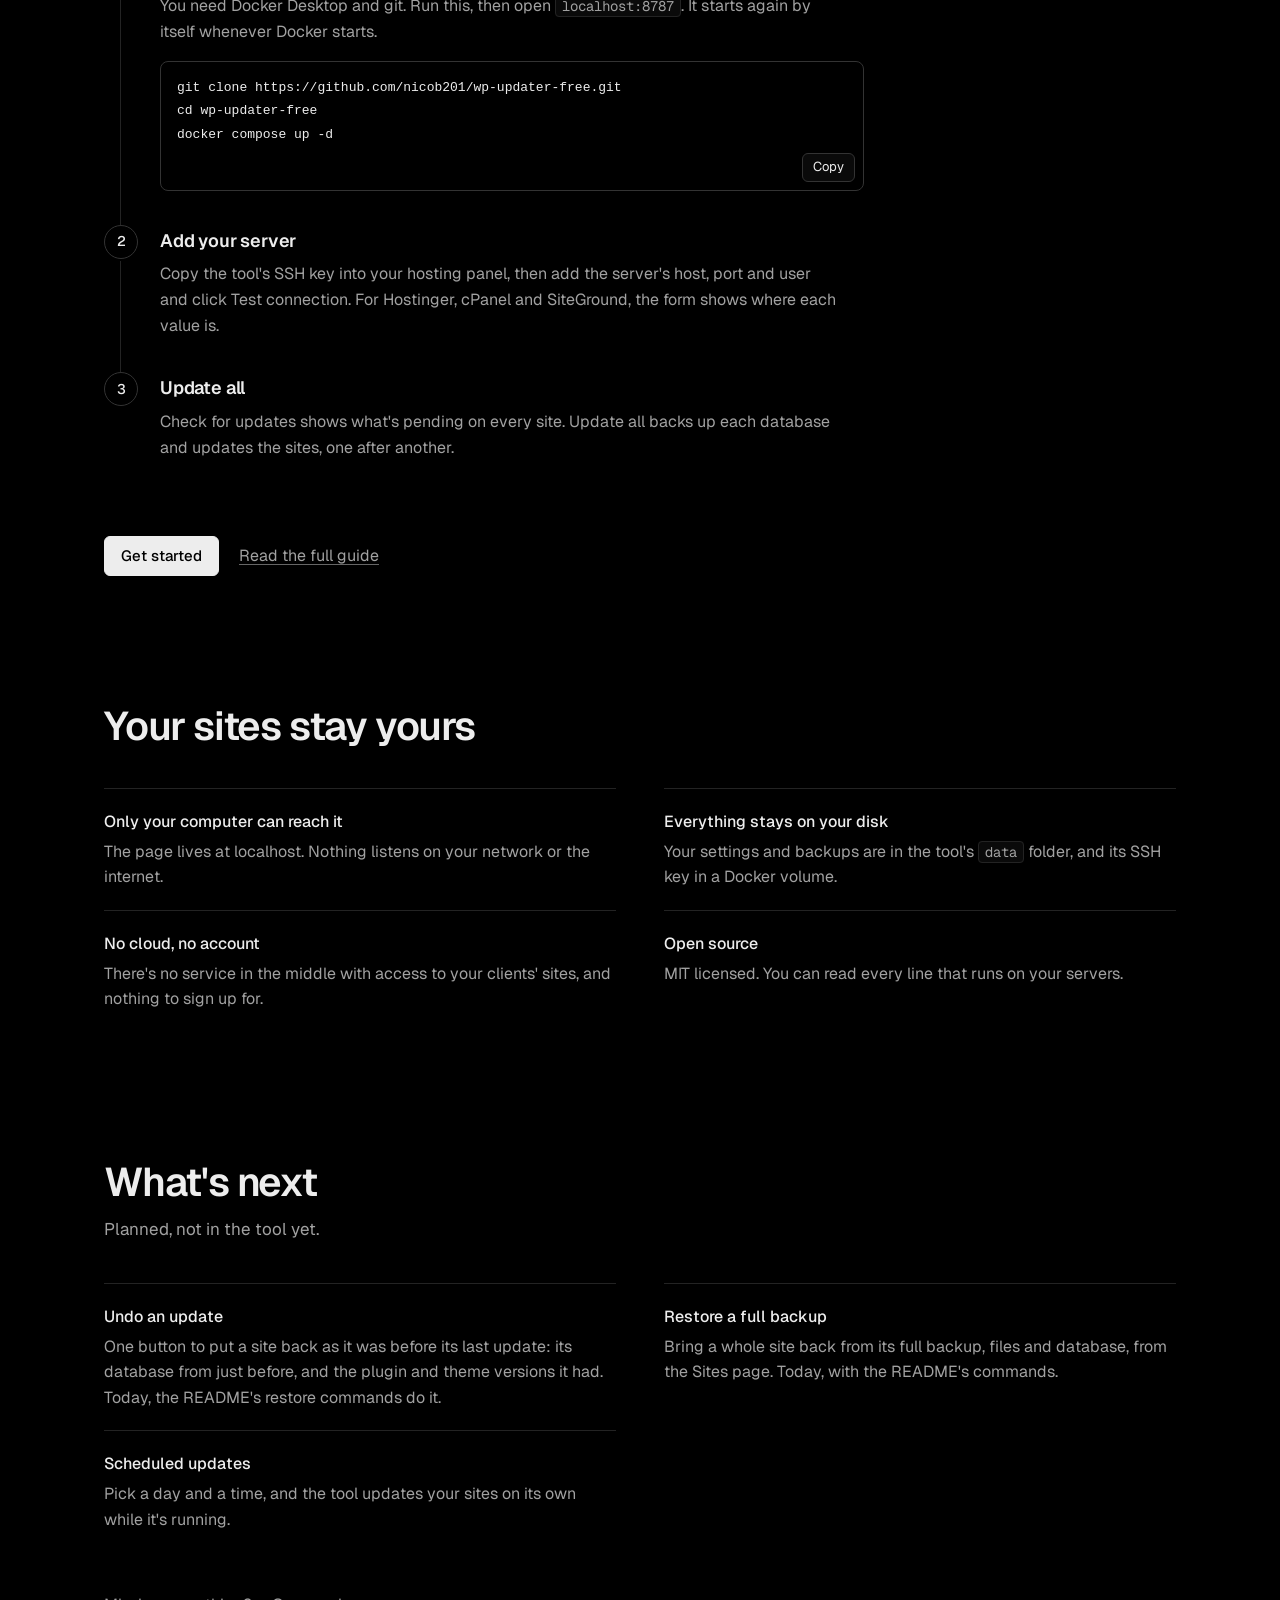
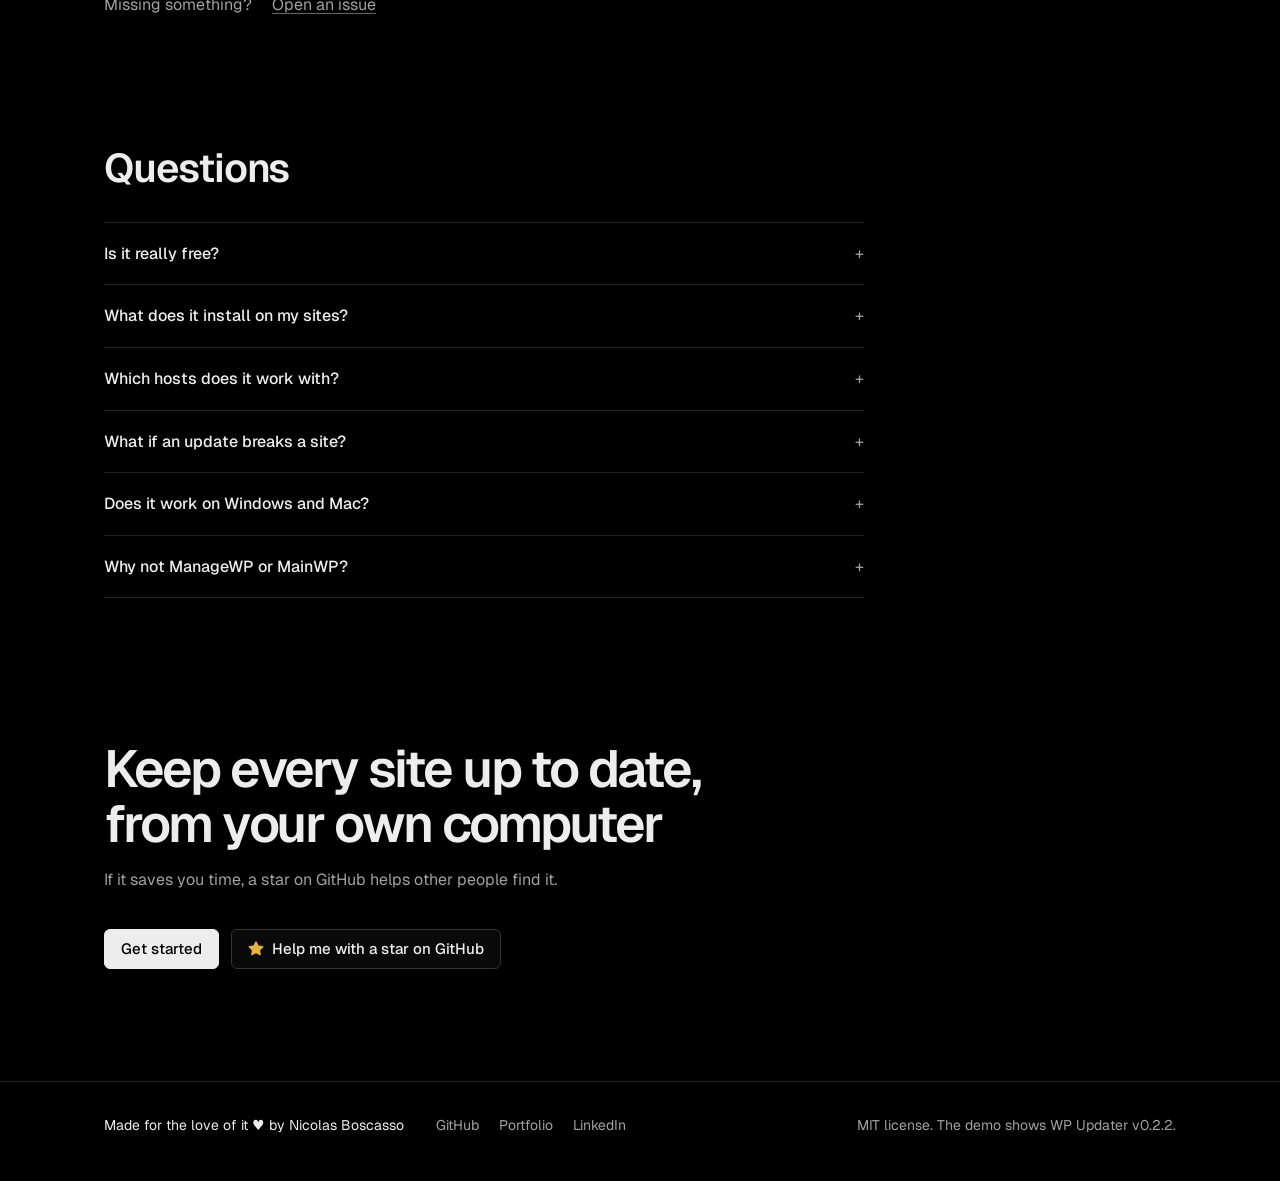
==== commit f690978f: "Merge pull request #3 from nicob201/feat/landing feat: English landing page" ====
--- a/index.html
+++ b/index.html
@@ -35,7 +35,7 @@
         <a href="/es/" hreflang="es" lang="es" aria-label="Español">ES</a>
       </div>
       <a class="button small nav-star" href="https://github.com/nicob201/wp-updater-free" target="_blank" rel="noopener" data-goatcounter-click="star-nav">
-        <svg aria-hidden="true"><use href="#i-star"/></svg><span class="hide-small">Star</span><span class="count" data-stars></span>
+        <svg aria-hidden="true"><use href="#i-star"/></svg>Star<span class="count" data-stars></span>
       </a>
       <a class="button primary small" href="https://github.com/nicob201/wp-updater-free#quick-start" target="_blank" rel="noopener" data-goatcounter-click="get-started-nav">Get started</a>
     </div>
@@ -48,7 +48,7 @@
     <p class="lead">A free tool that runs on your computer. It connects to your servers over SSH, backs up each site's database, and updates WordPress, plugins, themes and translations everywhere.</p>
     <div class="actions">
       <a class="button primary" href="https://github.com/nicob201/wp-updater-free#quick-start" target="_blank" rel="noopener" data-goatcounter-click="get-started-hero">Get started</a>
-      <a class="button" href="#demo" data-goatcounter-click="try-demo">Try the demo ↓</a>
+      <a class="button" href="#demo" data-goatcounter-click="try-demo">Try the demo <span aria-hidden="true">↓</span></a>
       <a class="button" href="https://github.com/nicob201/wp-updater-free" target="_blank" rel="noopener" data-goatcounter-click="star-hero"><svg aria-hidden="true"><use href="#i-github"/></svg>Star on GitHub</a>
     </div>
     <ul class="trust">
@@ -117,7 +117,7 @@
           <pre><code>git clone https://github.com/nicob201/wp-updater-free.git
 cd wp-updater-free
 docker compose --profile demo up -d</code></pre>
-          <button class="copy-button" type="button" data-copy="git clone https://github.com/nicob201/wp-updater-free.git&#10;cd wp-updater-free&#10;docker compose --profile demo up -d" data-goatcounter-click="copy-demo">Copy</button>
+          <button class="copy-button" type="button" aria-live="polite" data-copy="git clone https://github.com/nicob201/wp-updater-free.git&#10;cd wp-updater-free&#10;docker compose --profile demo up -d" data-goatcounter-click="copy-demo">Copy</button>
         </div>
         <a class="button primary" href="https://github.com/nicob201/wp-updater-free#quick-start" target="_blank" rel="noopener" data-goatcounter-click="get-started-mid">Get started</a>
       </div>
@@ -134,7 +134,7 @@
           <pre><code>git clone https://github.com/nicob201/wp-updater-free.git
 cd wp-updater-free
 docker compose up -d</code></pre>
-          <button class="copy-button" type="button" data-copy="git clone https://github.com/nicob201/wp-updater-free.git&#10;cd wp-updater-free&#10;docker compose up -d" data-goatcounter-click="copy-install">Copy</button>
+          <button class="copy-button" type="button" aria-live="polite" data-copy="git clone https://github.com/nicob201/wp-updater-free.git&#10;cd wp-updater-free&#10;docker compose up -d" data-goatcounter-click="copy-install">Copy</button>
         </div>
       </li>
       <li>
@@ -219,7 +219,7 @@
       <a href="https://nicolas-boscasso.vercel.app/" target="_blank" rel="noopener">Portfolio</a>
       <a href="https://www.linkedin.com/in/nicolas-boscasso/" target="_blank" rel="noopener">LinkedIn</a>
     </nav>
-    <p class="fine">MIT license. The demo shows WP Updater <span data-version></span>.</p>
+    <p class="fine">MIT license.<span data-version-line hidden> The demo shows WP Updater <span data-version></span>.</span></p>
   </div>
 </footer>
 </body>
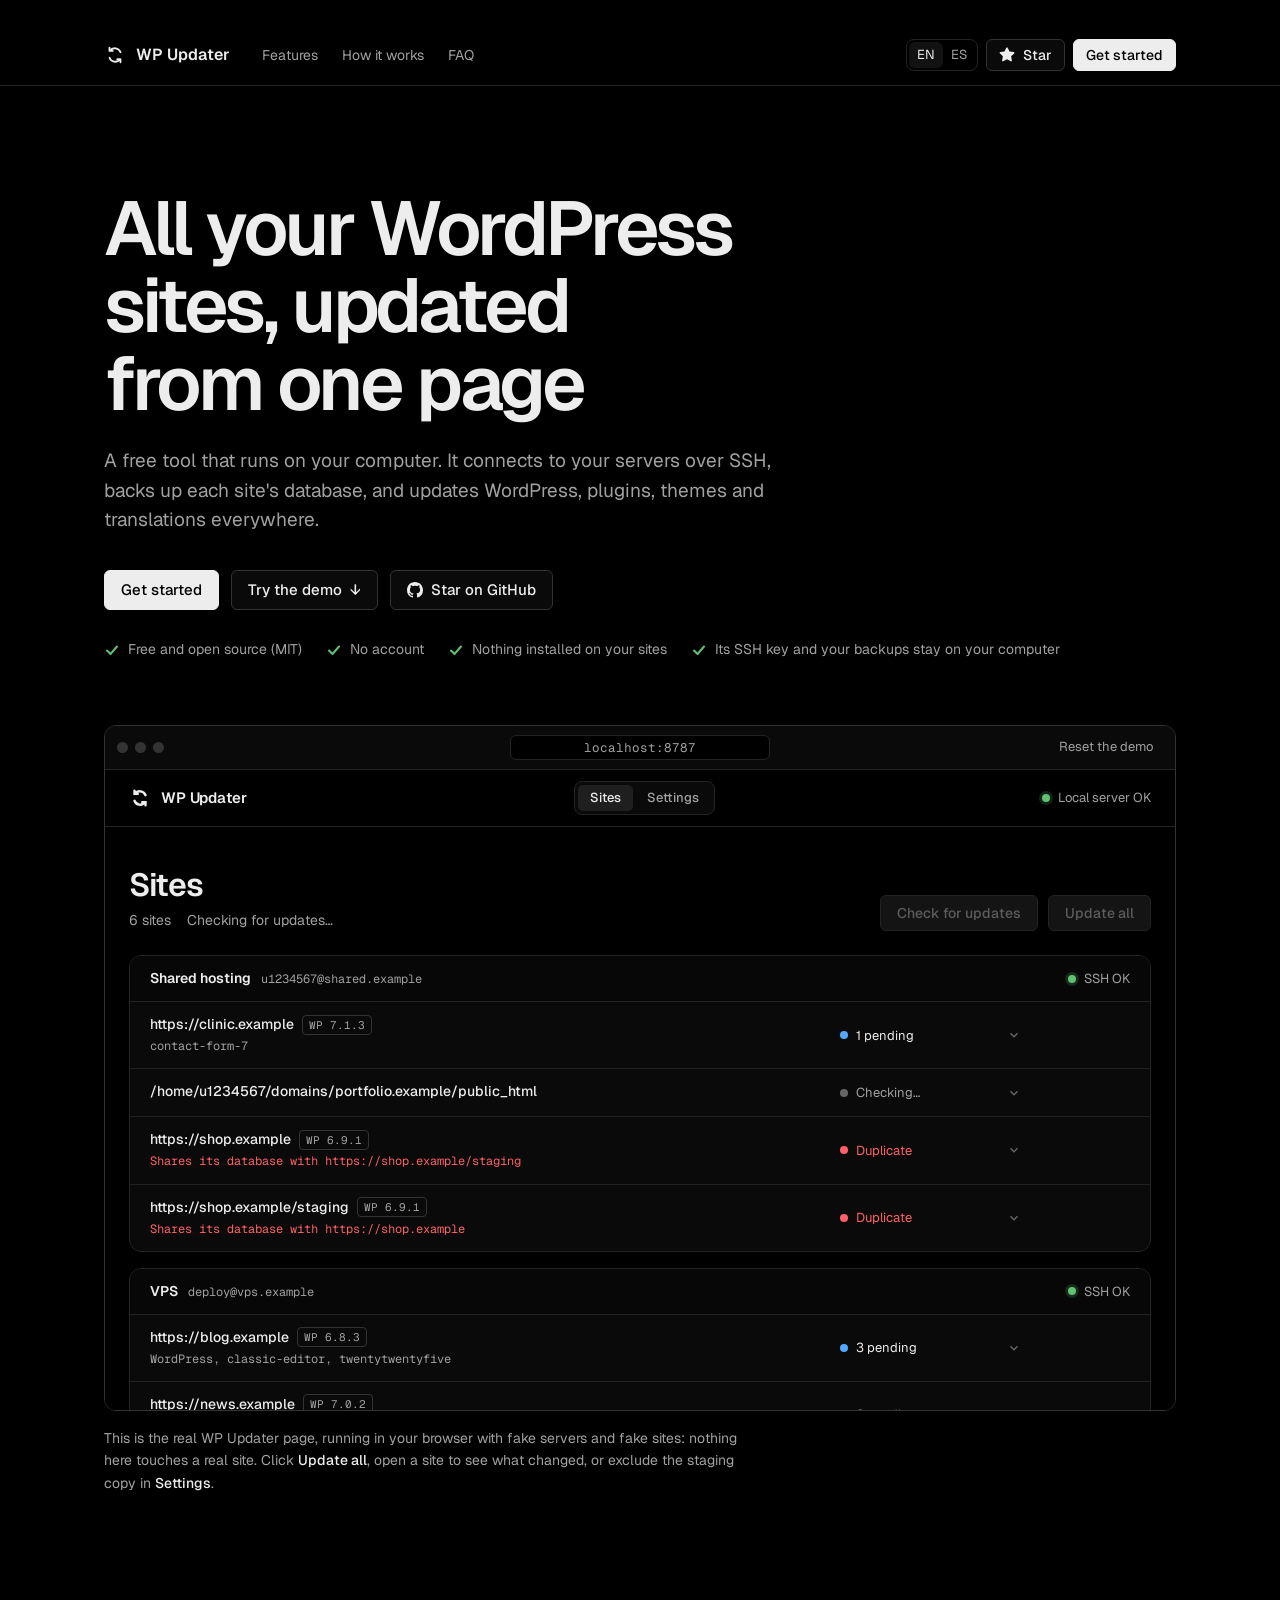
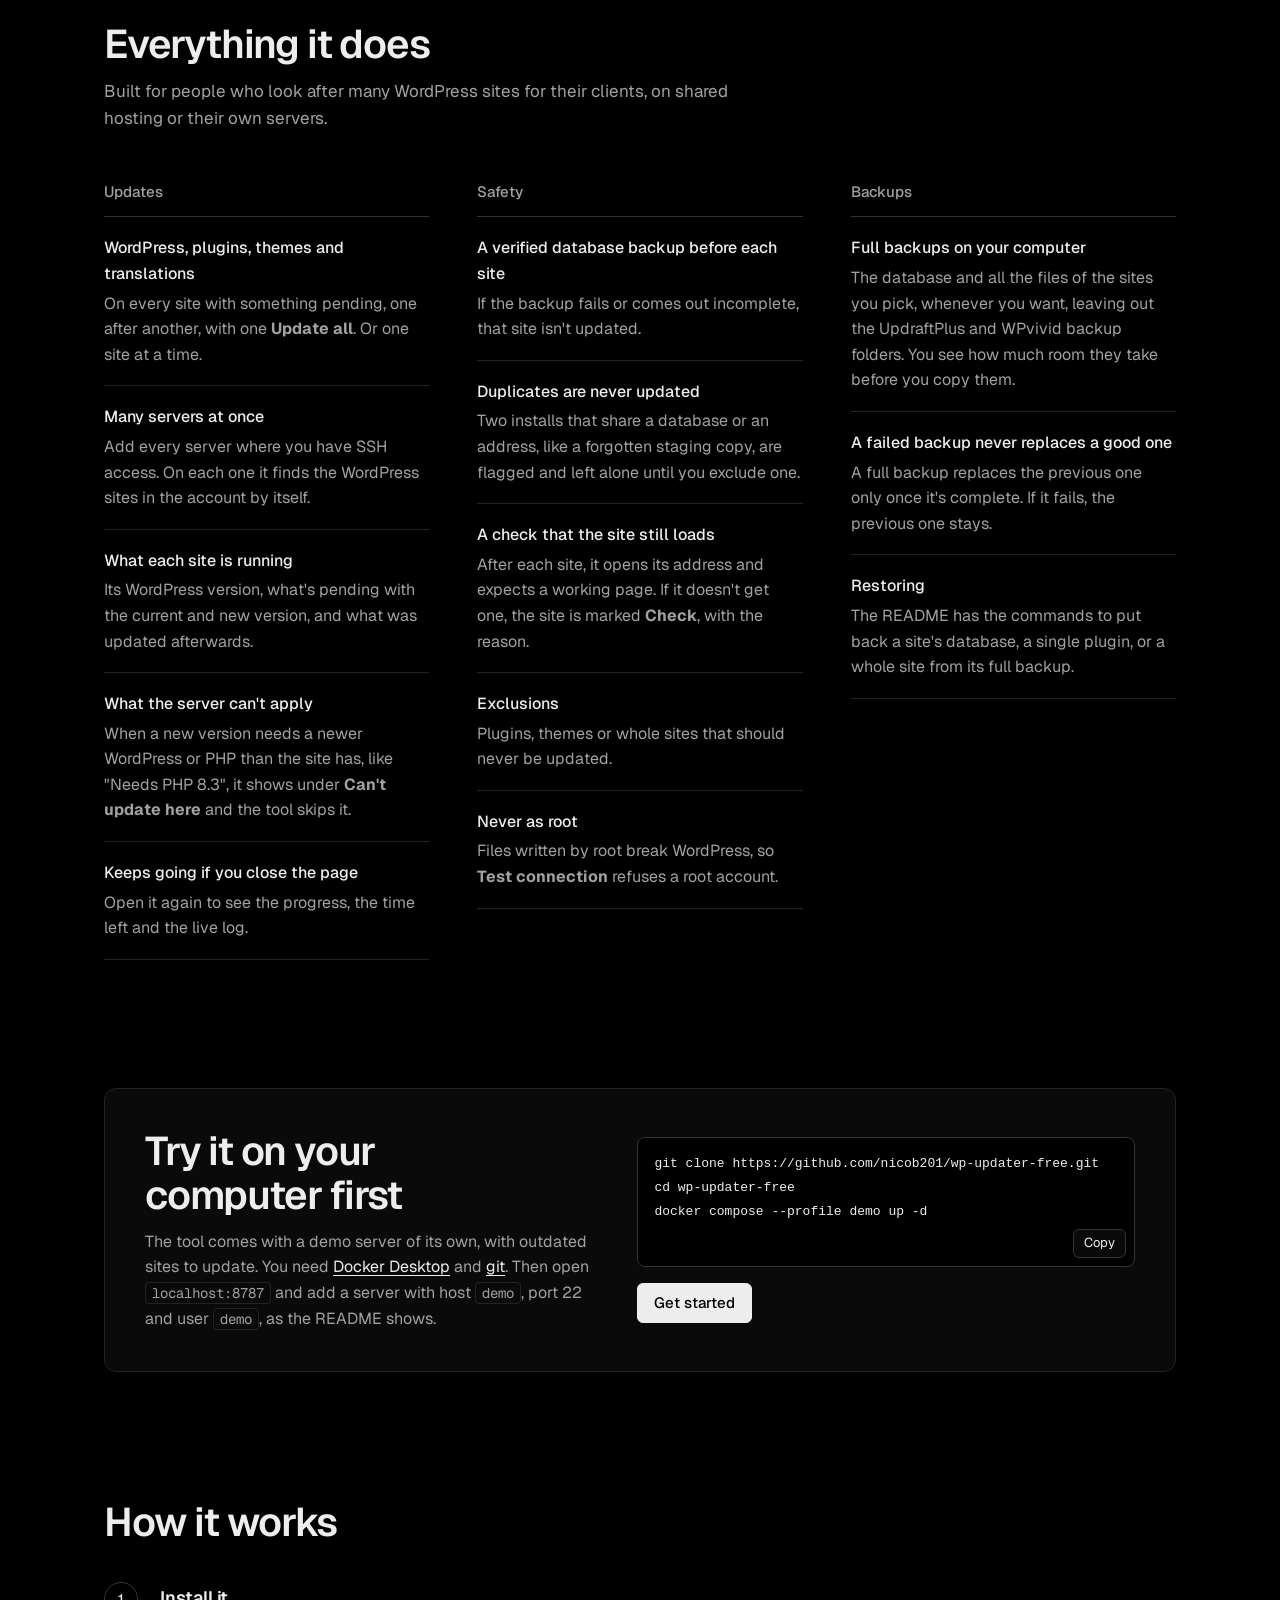
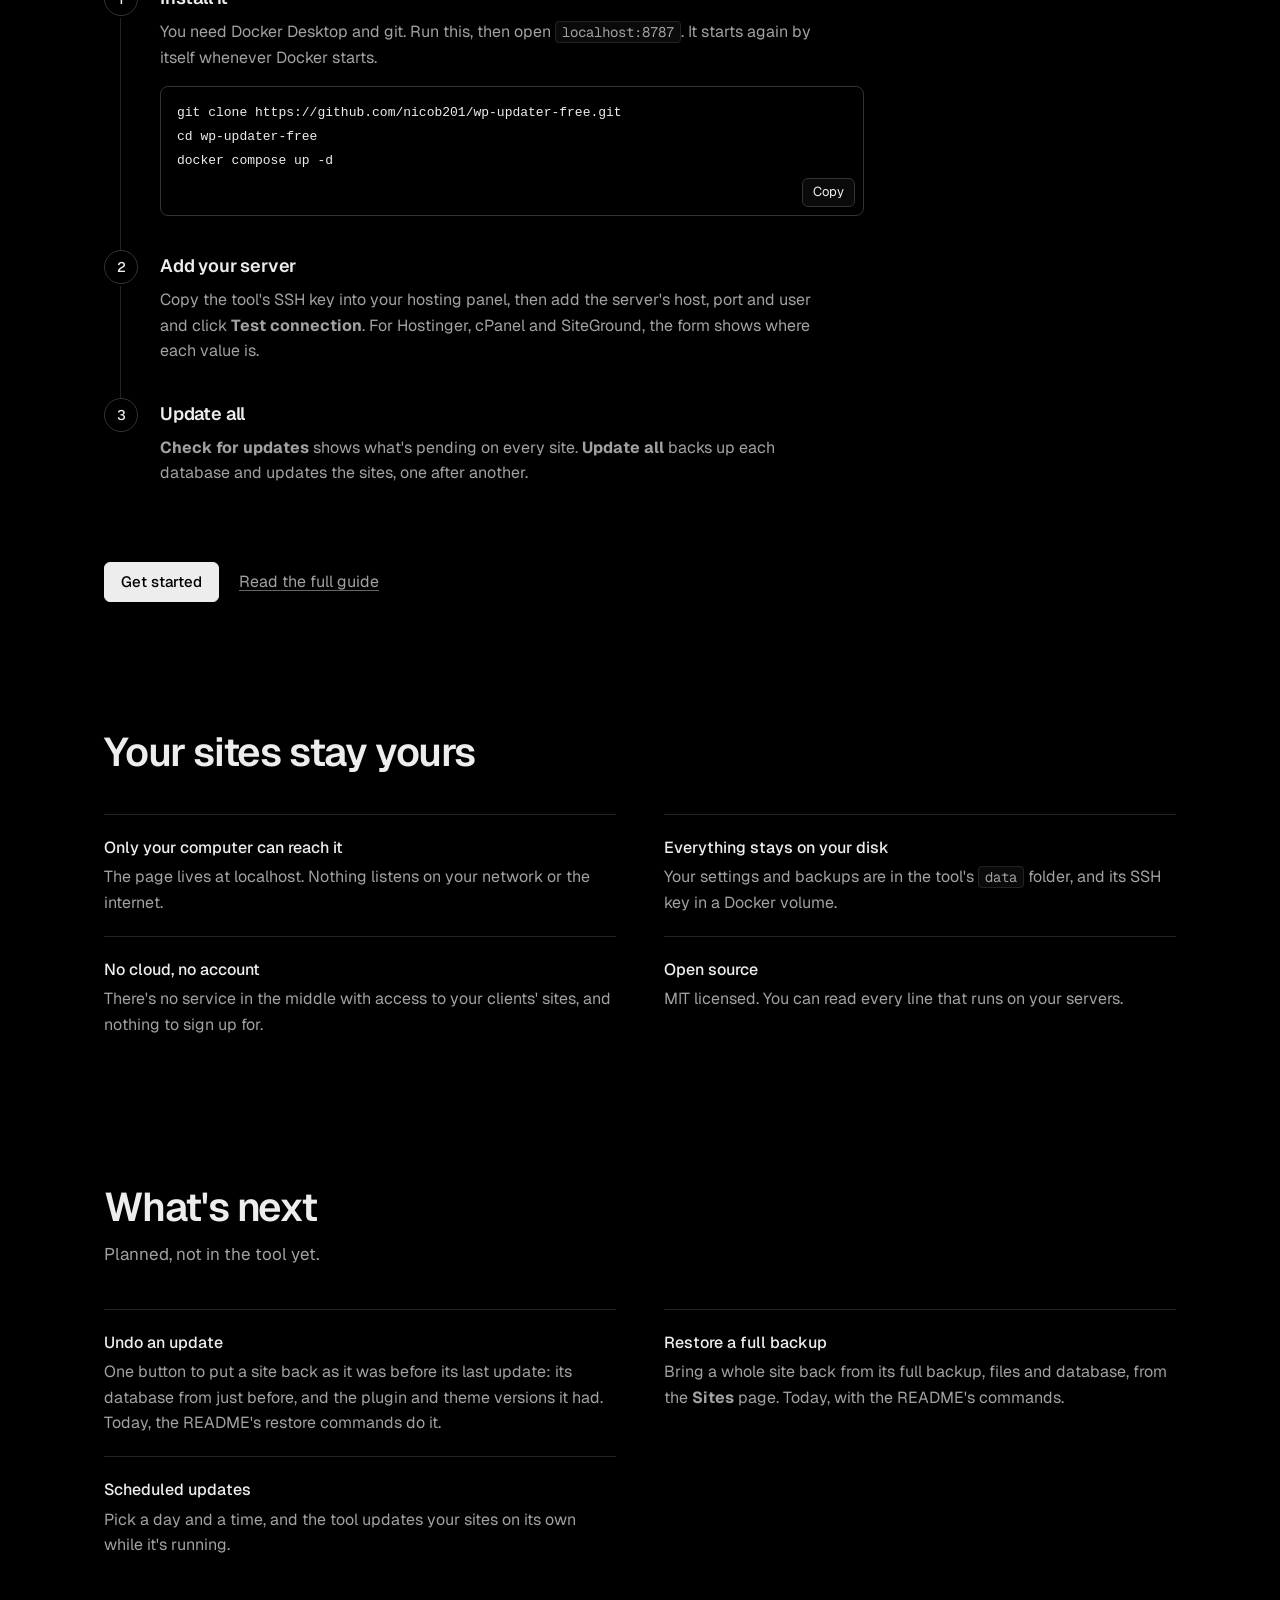
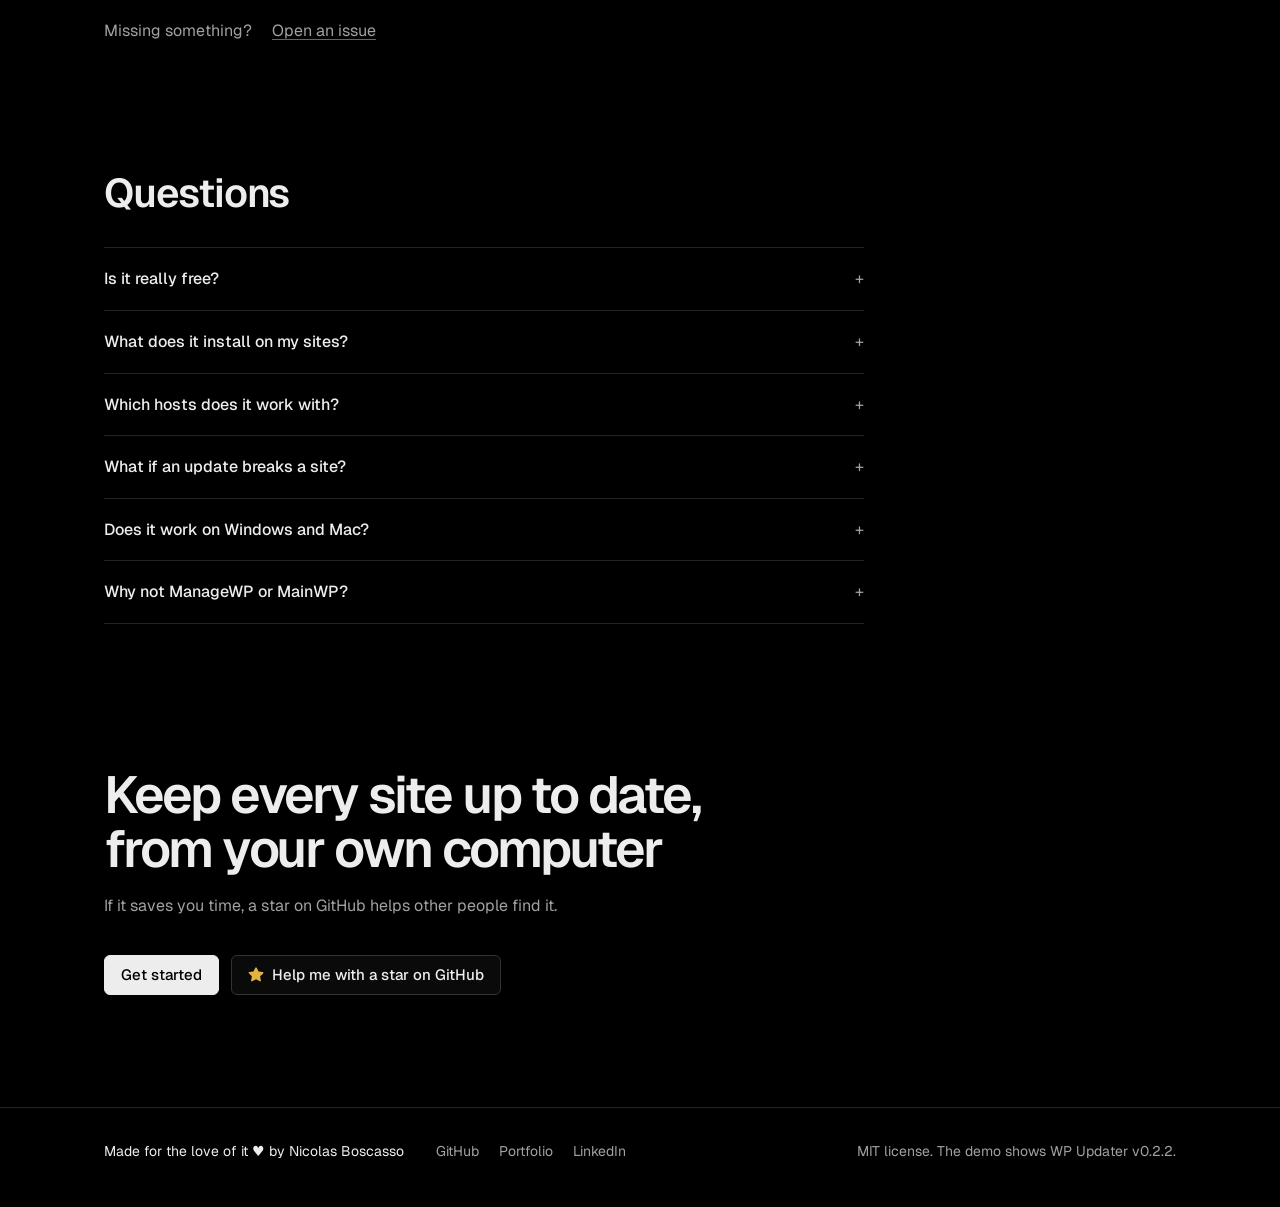
==== commit 989b8308: "fix: clearer Spanish, and the tool's labels marked on both pages The Spanish page says 'por sí sola'" ====
--- a/index.html
+++ b/index.html
@@ -6,6 +6,8 @@
 <meta name="color-scheme" content="dark">
 <title>WP Updater: update all your WordPress sites from one page</title>
 <meta name="description" content="A free, open-source tool that runs on your computer and updates WordPress, plugins, themes and translations on all your sites over SSH, with a verified database backup before each one. Nothing to install on your sites.">
+<link rel="alternate" hreflang="en" href="/">
+<link rel="alternate" hreflang="es" href="/es/">
 <link rel="icon" href="data:image/svg+xml,%3Csvg xmlns='http://www.w3.org/2000/svg' viewBox='0 0 32 32'%3E%3Crect width='32' height='32' rx='8' fill='%23000'/%3E%3Cpath d='M23 12a8 8 0 0 0-14-2M9 20a8 8 0 0 0 14 2M9 6v4h4M23 26v-4h-4' fill='none' stroke='%23fff' stroke-width='2.6' stroke-linecap='round' stroke-linejoin='round'/%3E%3C/svg%3E">
 <link rel="preconnect" href="https://fonts.googleapis.com">
 <link rel="preconnect" href="https://fonts.gstatic.com" crossorigin>
@@ -31,7 +33,7 @@
     </nav>
     <div class="nav-end">
       <div class="lang" role="group" aria-label="Language">
-        <a aria-current="page">EN</a>
+        <a aria-current="page" aria-label="English">EN</a>
         <a href="/es/" hreflang="es" lang="es" aria-label="Español">ES</a>
       </div>
       <a class="button small nav-star" href="https://github.com/nicob201/wp-updater-free" target="_blank" rel="noopener" data-goatcounter-click="star-nav">
@@ -78,10 +80,10 @@
       <div class="group">
         <h3>Updates</h3>
         <dl>
-          <div><dt>WordPress, plugins, themes and translations</dt><dd>On every site with something pending, one after another, with one Update all. Or one site at a time.</dd></div>
+          <div><dt>WordPress, plugins, themes and translations</dt><dd>On every site with something pending, one after another, with one <strong>Update all</strong>. Or one site at a time.</dd></div>
           <div><dt>Many servers at once</dt><dd>Add every server where you have SSH access. On each one it finds the WordPress sites in the account by itself.</dd></div>
           <div><dt>What each site is running</dt><dd>Its WordPress version, what's pending with the current and new version, and what was updated afterwards.</dd></div>
-          <div><dt>Can't update here</dt><dd>When a new version needs a newer WordPress or PHP than the site has, like "Needs PHP 8.3", it says so and skips it.</dd></div>
+          <div><dt>What the server can't apply</dt><dd>When a new version needs a newer WordPress or PHP than the site has, like "Needs PHP 8.3", it shows under <strong>Can't update here</strong> and the tool skips it.</dd></div>
           <div><dt>Keeps going if you close the page</dt><dd>Open it again to see the progress, the time left and the live log.</dd></div>
         </dl>
       </div>
@@ -90,9 +92,9 @@
         <dl>
           <div><dt>A verified database backup before each site</dt><dd>If the backup fails or comes out incomplete, that site isn't updated.</dd></div>
           <div><dt>Duplicates are never updated</dt><dd>Two installs that share a database or an address, like a forgotten staging copy, are flagged and left alone until you exclude one.</dd></div>
-          <div><dt>A check that the site still loads</dt><dd>After each site, it opens its address and expects a working page. If it doesn't get one, the site is marked Check, with the reason.</dd></div>
+          <div><dt>A check that the site still loads</dt><dd>After each site, it opens its address and expects a working page. If it doesn't get one, the site is marked <strong>Check</strong>, with the reason.</dd></div>
           <div><dt>Exclusions</dt><dd>Plugins, themes or whole sites that should never be updated.</dd></div>
-          <div><dt>Never as root</dt><dd>Files written by root break WordPress, so Test connection refuses a root account.</dd></div>
+          <div><dt>Never as root</dt><dd>Files written by root break WordPress, so <strong>Test connection</strong> refuses a root account.</dd></div>
         </dl>
       </div>
       <div class="group">
@@ -139,11 +141,11 @@
       </li>
       <li>
         <h3>Add your server</h3>
-        <p>Copy the tool's SSH key into your hosting panel, then add the server's host, port and user and click Test connection. For Hostinger, cPanel and SiteGround, the form shows where each value is.</p>
+        <p>Copy the tool's SSH key into your hosting panel, then add the server's host, port and user and click <strong>Test connection</strong>. For Hostinger, cPanel and SiteGround, the form shows where each value is.</p>
       </li>
       <li>
         <h3>Update all</h3>
-        <p>Check for updates shows what's pending on every site. Update all backs up each database and updates the sites, one after another.</p>
+        <p><strong>Check for updates</strong> shows what's pending on every site. <strong>Update all</strong> backs up each database and updates the sites, one after another.</p>
       </li>
     </ol>
     <p class="more"><a class="button primary" href="https://github.com/nicob201/wp-updater-free#quick-start" target="_blank" rel="noopener" data-goatcounter-click="get-started-how">Get started</a> <a class="text-link" href="https://github.com/nicob201/wp-updater-free#connect-your-server" target="_blank" rel="noopener">Read the full guide</a></p>
@@ -164,7 +166,7 @@
     <p class="intro">Planned, not in the tool yet.</p>
     <dl class="facts">
       <div><dt>Undo an update</dt><dd>One button to put a site back as it was before its last update: its database from just before, and the plugin and theme versions it had. Today, the README's restore commands do it.</dd></div>
-      <div><dt>Restore a full backup</dt><dd>Bring a whole site back from its full backup, files and database, from the Sites page. Today, with the README's commands.</dd></div>
+      <div><dt>Restore a full backup</dt><dd>Bring a whole site back from its full backup, files and database, from the <strong>Sites</strong> page. Today, with the README's commands.</dd></div>
       <div><dt>Scheduled updates</dt><dd>Pick a day and a time, and the tool updates your sites on its own while it's running.</dd></div>
     </dl>
     <p class="more">Missing something? <a class="text-link" href="https://github.com/nicob201/wp-updater-free/issues/new" target="_blank" rel="noopener" data-goatcounter-click="open-issue">Open an issue</a></p>
@@ -183,12 +185,12 @@
       </details>
       <details>
         <summary>Which hosts does it work with?</summary>
-        <p>Any host that gives you SSH access with a key, bash, WP-CLI and mysqldump or mariadb-dump. Most shared hosts have them, and on a VPS you can install them. Full backups also need rsync. Test connection checks all of it and tells you what's missing.</p>
+        <p>Any host that gives you SSH access with a key, bash, WP-CLI and mysqldump or mariadb-dump. Most shared hosts have them, and on a VPS you can install them. Full backups also need rsync. <strong>Test connection</strong> checks all of it and tells you what's missing.</p>
         <p>So far, listing sites has been tried on Hostinger, and updates on the tool's demo server. cPanel, SiteGround and VPS aren't tested yet: if you try it on one, <a class="text-link" href="https://github.com/nicob201/wp-updater-free/issues/new" target="_blank" rel="noopener">open an issue</a> to share how it went.</p>
       </details>
       <details>
         <summary>What if an update breaks a site?</summary>
-        <p>Before each site, the tool saves its database and checks the copy is complete. After each site, it loads the address, and a site that doesn't answer with a working page is marked Check. The README has the commands to put back the database or a single plugin and, if you made a full backup with Back up sites…, the whole site. As with any update, try it on a staging site first.</p>
+        <p>Before each site, the tool saves its database and checks the copy is complete. After each site, it loads the address, and a site that doesn't answer with a working page is marked <strong>Check</strong>. The README has the commands to put back the database or a single plugin and, if you made a full backup with <strong>Back up sites…</strong>, the whole site. As with any update, try it on a staging site first.</p>
       </details>
       <details>
         <summary>Does it work on Windows and Mac?</summary>
--- a/assets/site.css
+++ b/assets/site.css
@@ -91,7 +91,7 @@
 .brand { display: inline-flex; align-items: center; gap: 10px; font-weight: 600; text-decoration: none; white-space: nowrap; }
 .brand svg { width: 22px; height: 22px; fill: none; stroke: currentColor; stroke-width: 2; stroke-linecap: round; stroke-linejoin: round; }
 .sections { display: flex; gap: 24px; font-size: 14px; color: var(--muted); }
-.sections a { text-decoration: none; }
+.sections a { text-decoration: none; white-space: nowrap; }
 .sections a:hover { color: var(--text); }
 .nav-end { margin-left: auto; display: flex; align-items: center; gap: 8px; }
 
@@ -273,6 +273,11 @@
   .band { grid-template-columns: minmax(0, 1fr); padding: 28px; }
 }
 
+/* Tablets in portrait: the section links need the room; the hero has its own star button */
+@media (max-width: 820px) {
+  .nav-star { display: none; }
+}
+
 @media (max-width: 720px) {
   :root { --gutter: 16px; }
   .sections { display: none; }
@@ -288,7 +293,8 @@
   .window-bar { grid-template-columns: auto 1fr; gap: 12px; }
   .url { min-width: 0; text-align: left; }
   .window iframe { height: 560px; }
-  .actions .button { flex: 1 1 auto; justify-content: center; }
+  /* Full-width buttons, and a long label (like the Spanish star request) wraps instead of overflowing */
+  .actions .button { flex: 1 1 auto; justify-content: center; height: auto; min-height: 40px; padding: 7px 16px; white-space: normal; text-align: center; text-wrap: balance; }
   .band { padding: 20px; }
 }
 
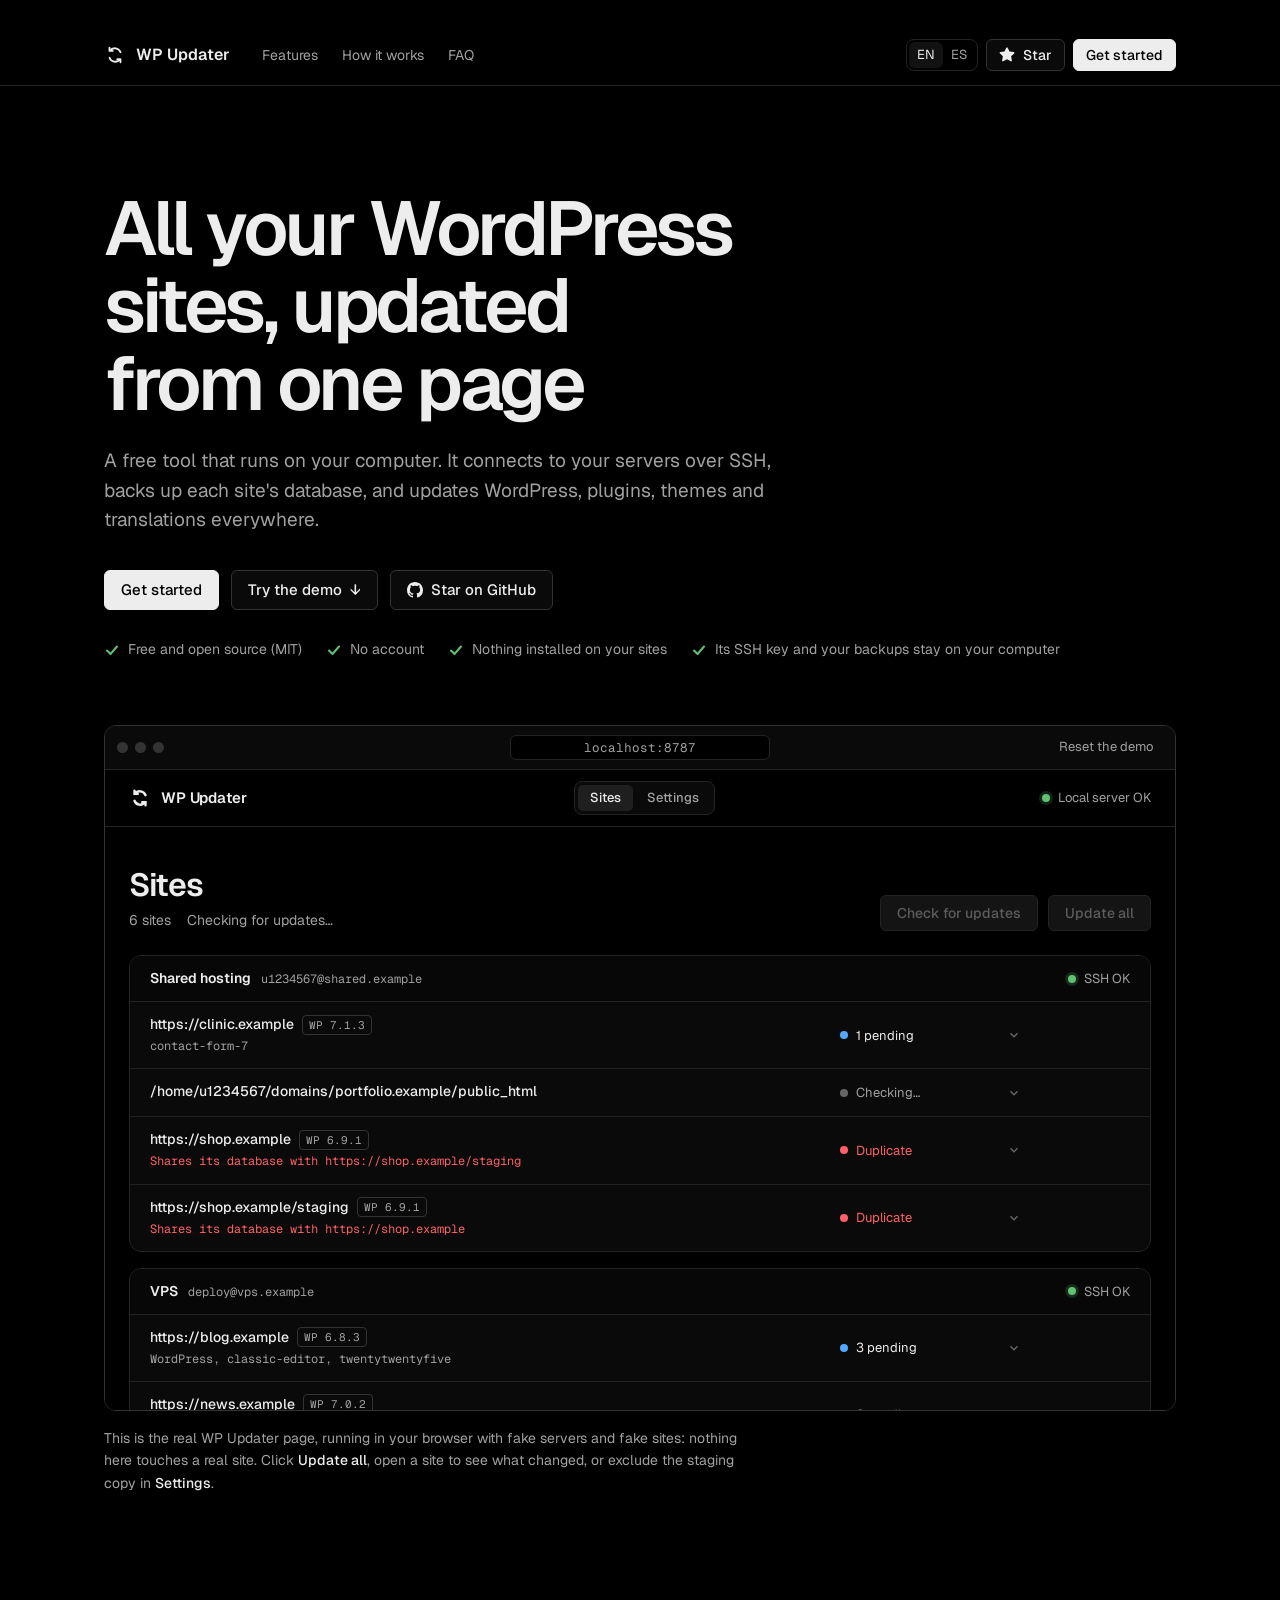
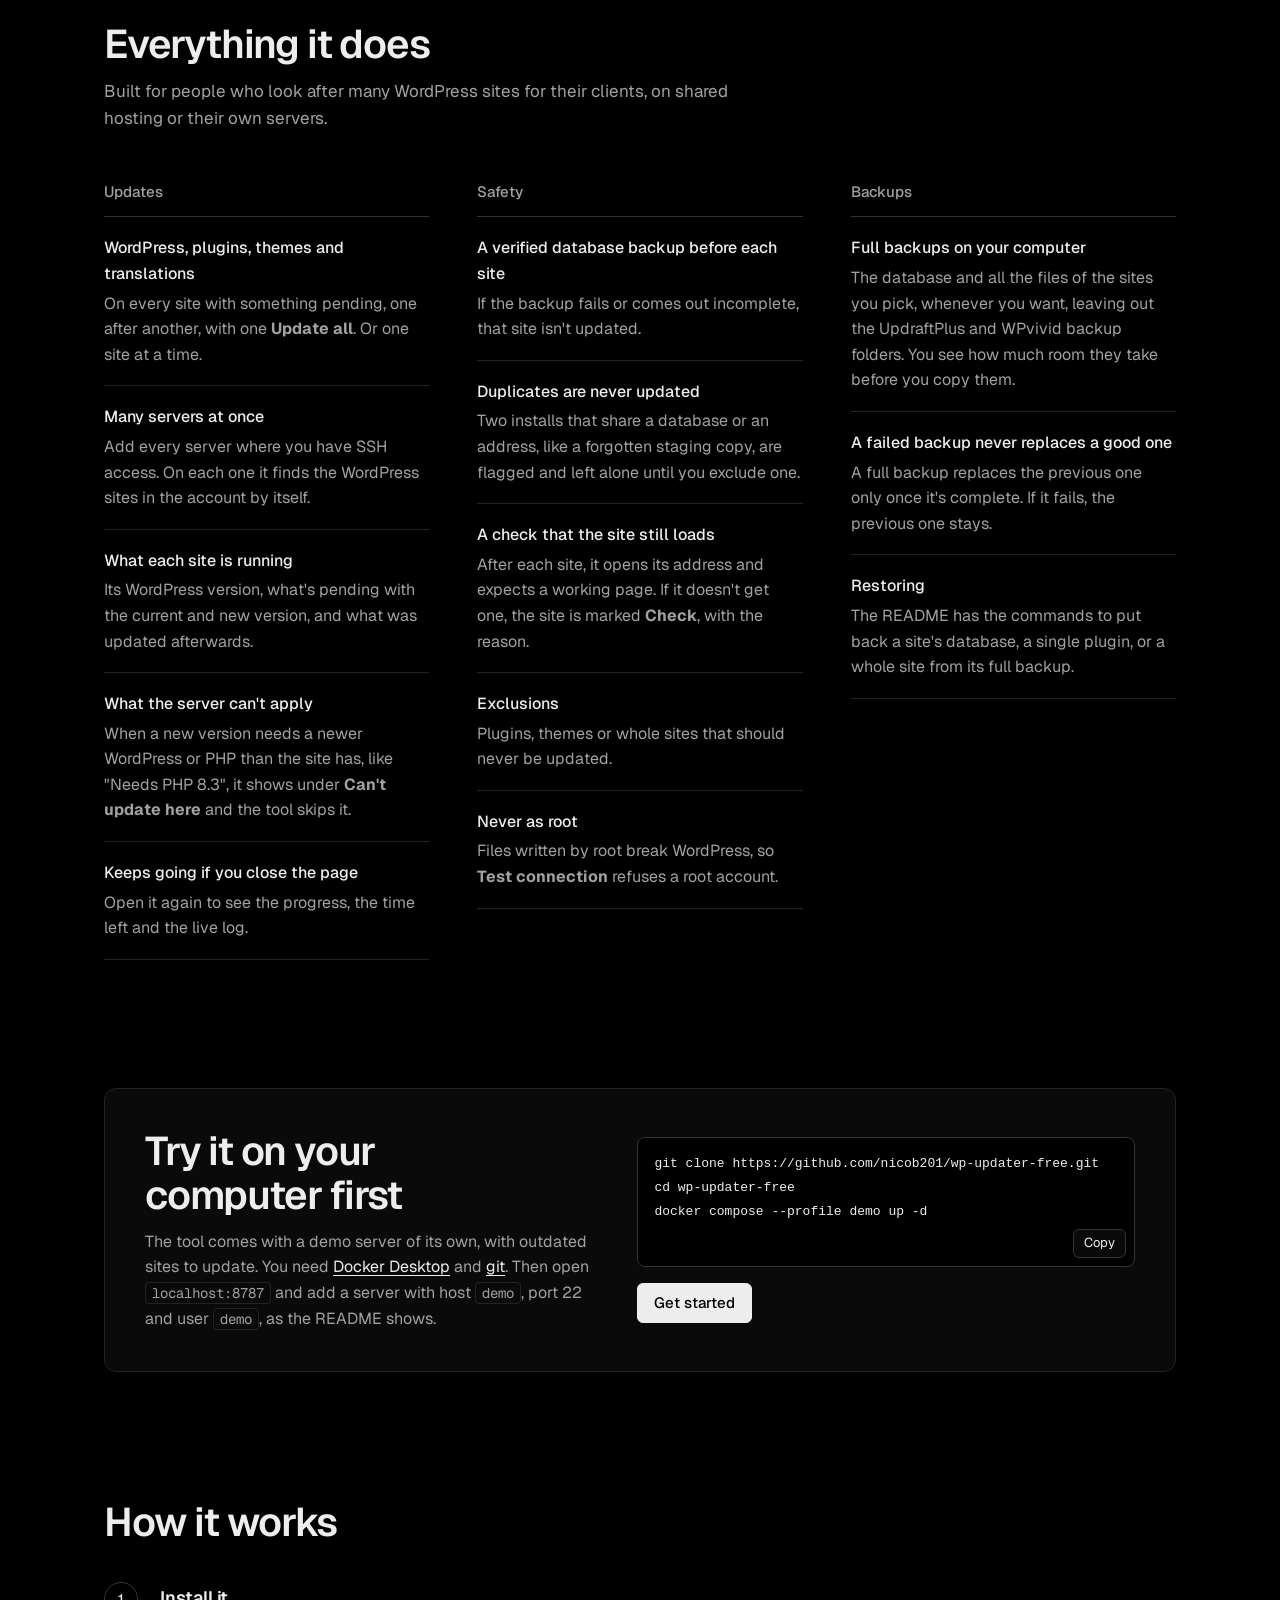
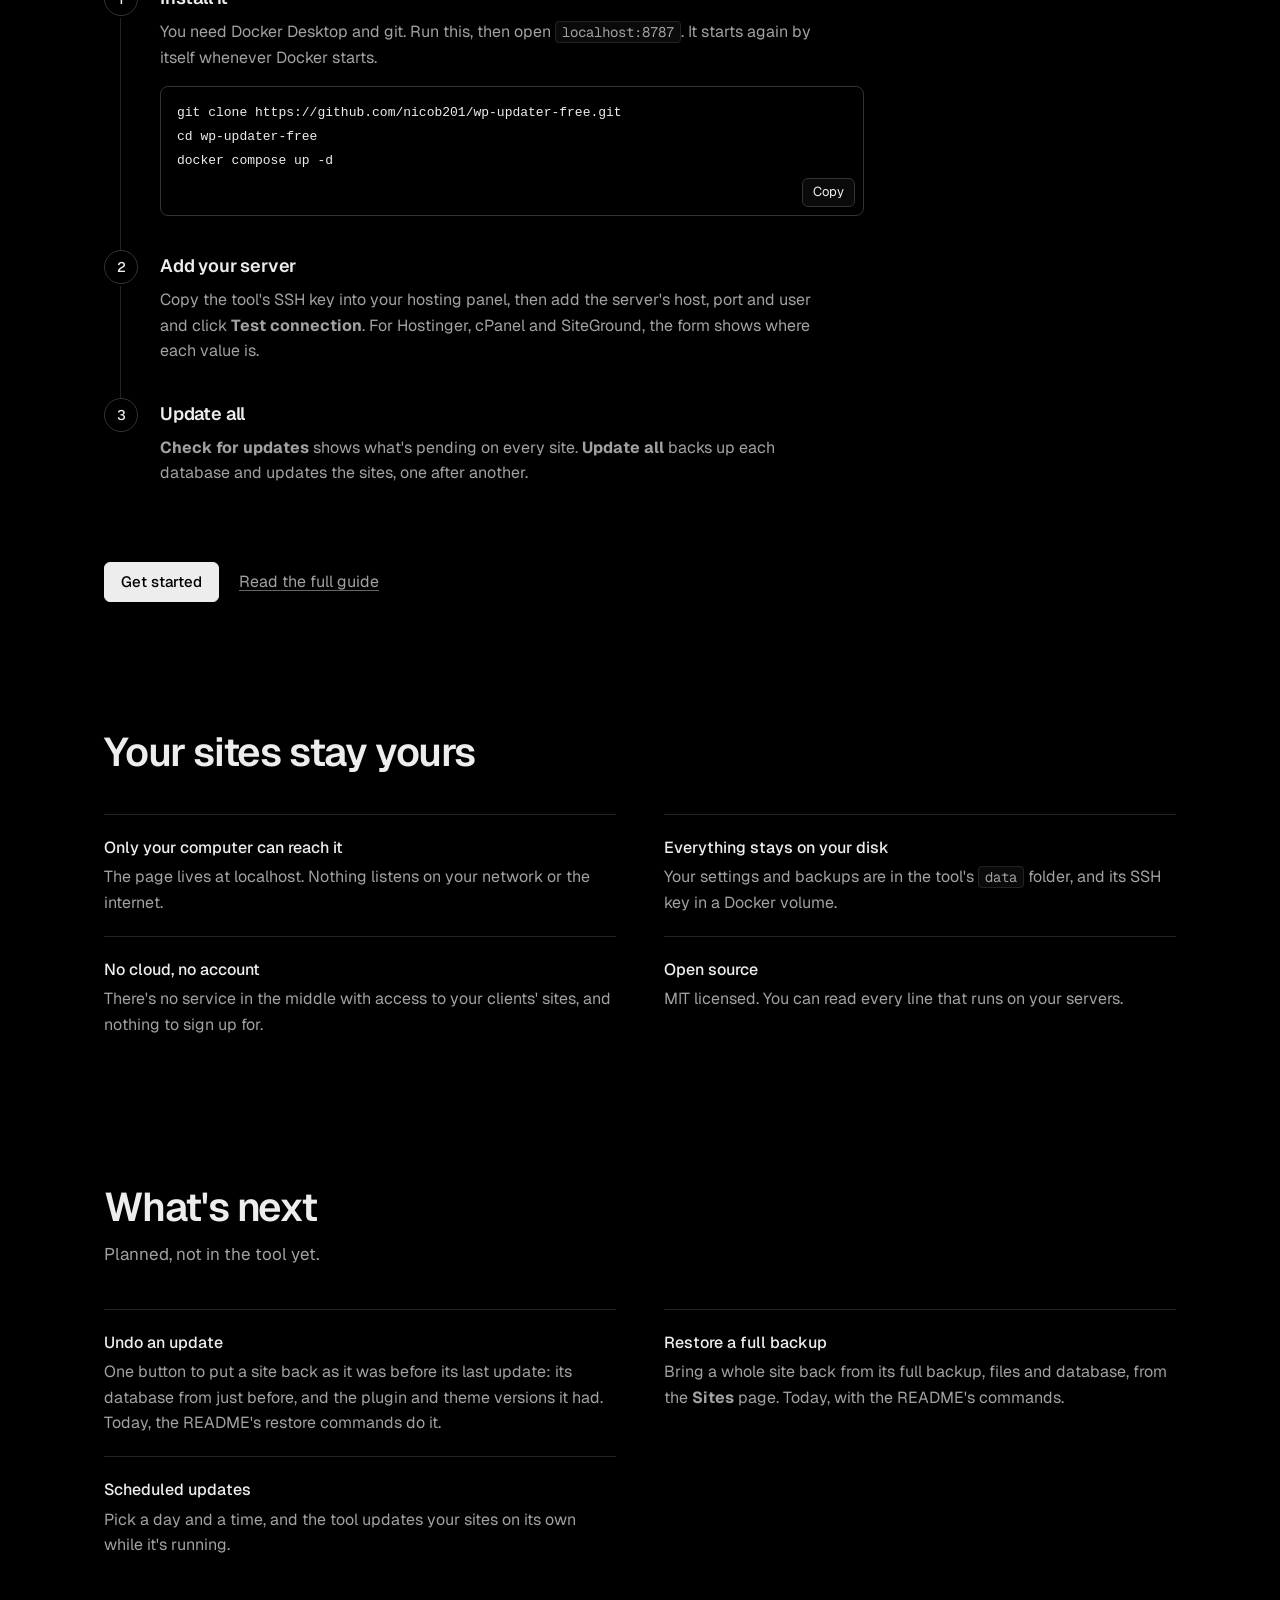
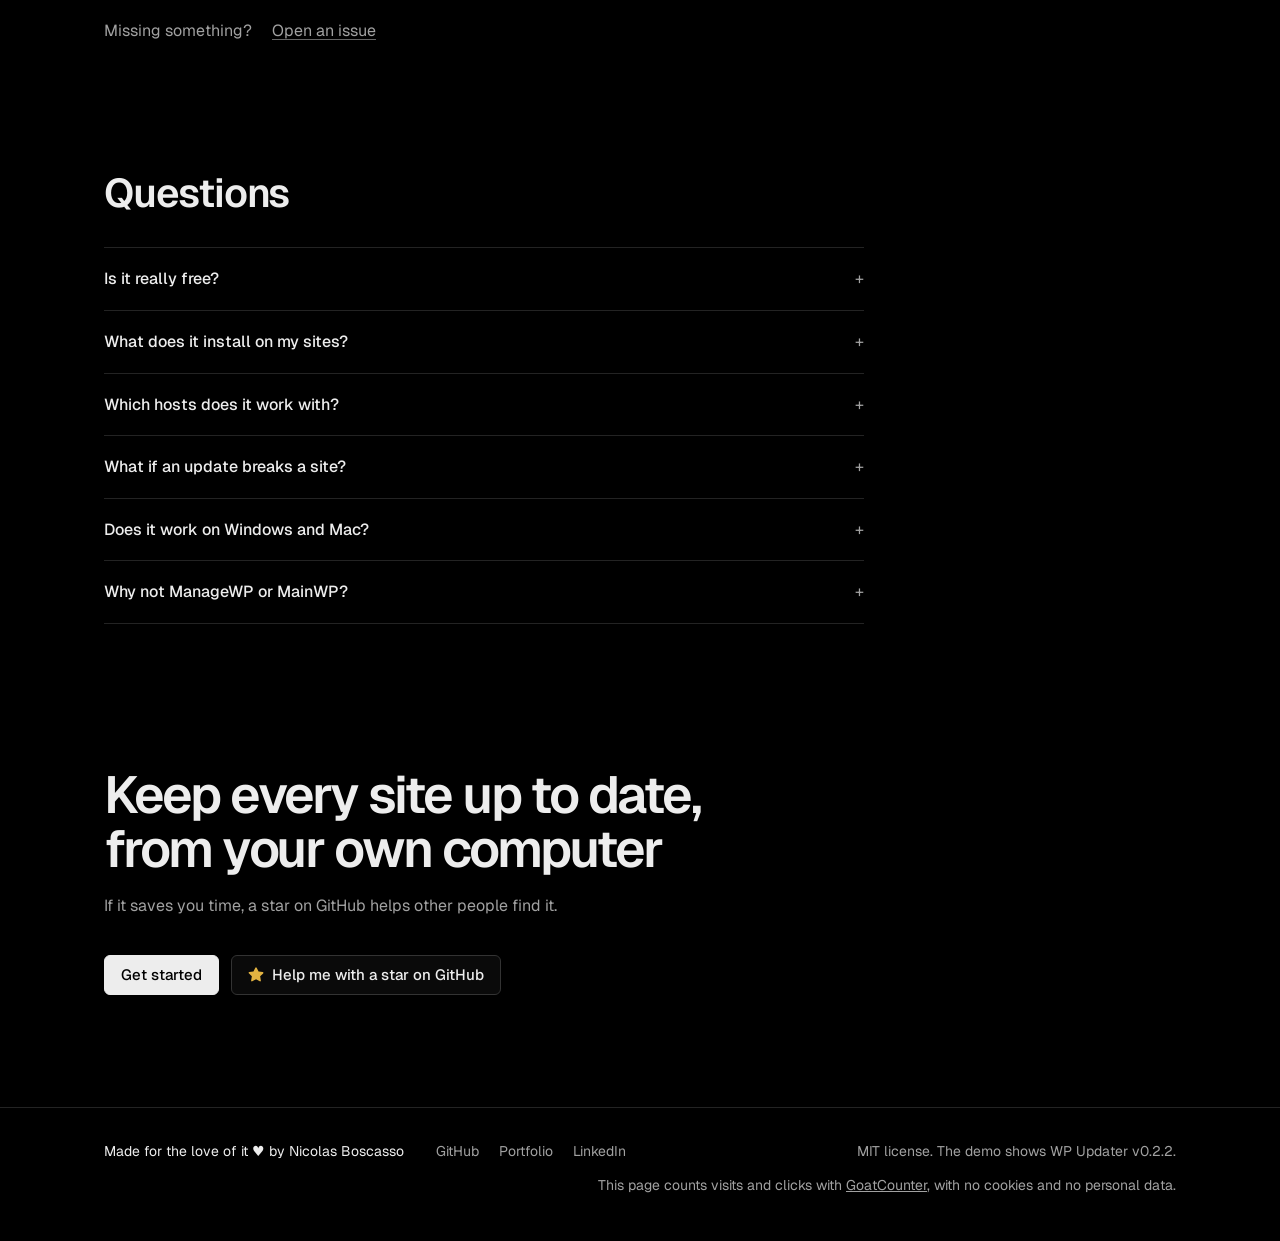
==== commit c01e6c0c: "feat: count visits and clicks with GoatCounter, and add share previews Both pages load GoatCounter (" ====
--- a/index.html
+++ b/index.html
@@ -6,8 +6,22 @@
 <meta name="color-scheme" content="dark">
 <title>WP Updater: update all your WordPress sites from one page</title>
 <meta name="description" content="A free, open-source tool that runs on your computer and updates WordPress, plugins, themes and translations on all your sites over SSH, with a verified database backup before each one. Nothing to install on your sites.">
-<link rel="alternate" hreflang="en" href="/">
-<link rel="alternate" hreflang="es" href="/es/">
+<link rel="canonical" href="https://wp-updater-free.vercel.app/">
+<link rel="alternate" hreflang="en" href="https://wp-updater-free.vercel.app/">
+<link rel="alternate" hreflang="es" href="https://wp-updater-free.vercel.app/es/">
+<link rel="alternate" hreflang="x-default" href="https://wp-updater-free.vercel.app/">
+<meta property="og:type" content="website">
+<meta property="og:url" content="https://wp-updater-free.vercel.app/">
+<meta property="og:title" content="WP Updater: update all your WordPress sites from one page">
+<meta property="og:description" content="A free, open-source tool that runs on your computer and updates WordPress, plugins, themes and translations on all your sites over SSH, with a verified database backup before each one. Nothing to install on your sites.">
+<meta property="og:image" content="https://wp-updater-free.vercel.app/assets/og.png">
+<meta property="og:image:width" content="1200">
+<meta property="og:image:height" content="630">
+<meta property="og:image:alt" content="WP Updater: the headline next to the tool showing six sites, two of them flagged as duplicates">
+<meta property="og:locale" content="en_US">
+<meta property="og:locale:alternate" content="es_LA">
+<meta name="twitter:card" content="summary_large_image">
+<script data-goatcounter="https://nicob201.goatcounter.com/count" async src="//gc.zgo.at/count.js"></script>
 <link rel="icon" href="data:image/svg+xml,%3Csvg xmlns='http://www.w3.org/2000/svg' viewBox='0 0 32 32'%3E%3Crect width='32' height='32' rx='8' fill='%23000'/%3E%3Cpath d='M23 12a8 8 0 0 0-14-2M9 20a8 8 0 0 0 14 2M9 6v4h4M23 26v-4h-4' fill='none' stroke='%23fff' stroke-width='2.6' stroke-linecap='round' stroke-linejoin='round'/%3E%3C/svg%3E">
 <link rel="preconnect" href="https://fonts.googleapis.com">
 <link rel="preconnect" href="https://fonts.gstatic.com" crossorigin>
@@ -222,6 +236,7 @@
       <a href="https://www.linkedin.com/in/nicolas-boscasso/" target="_blank" rel="noopener">LinkedIn</a>
     </nav>
     <p class="fine">MIT license.<span data-version-line hidden> The demo shows WP Updater <span data-version></span>.</span></p>
+    <p class="fine">This page counts visits and clicks with <a href="https://www.goatcounter.com/" target="_blank" rel="noopener">GoatCounter</a>, with no cookies and no personal data.</p>
   </div>
 </footer>
 </body>
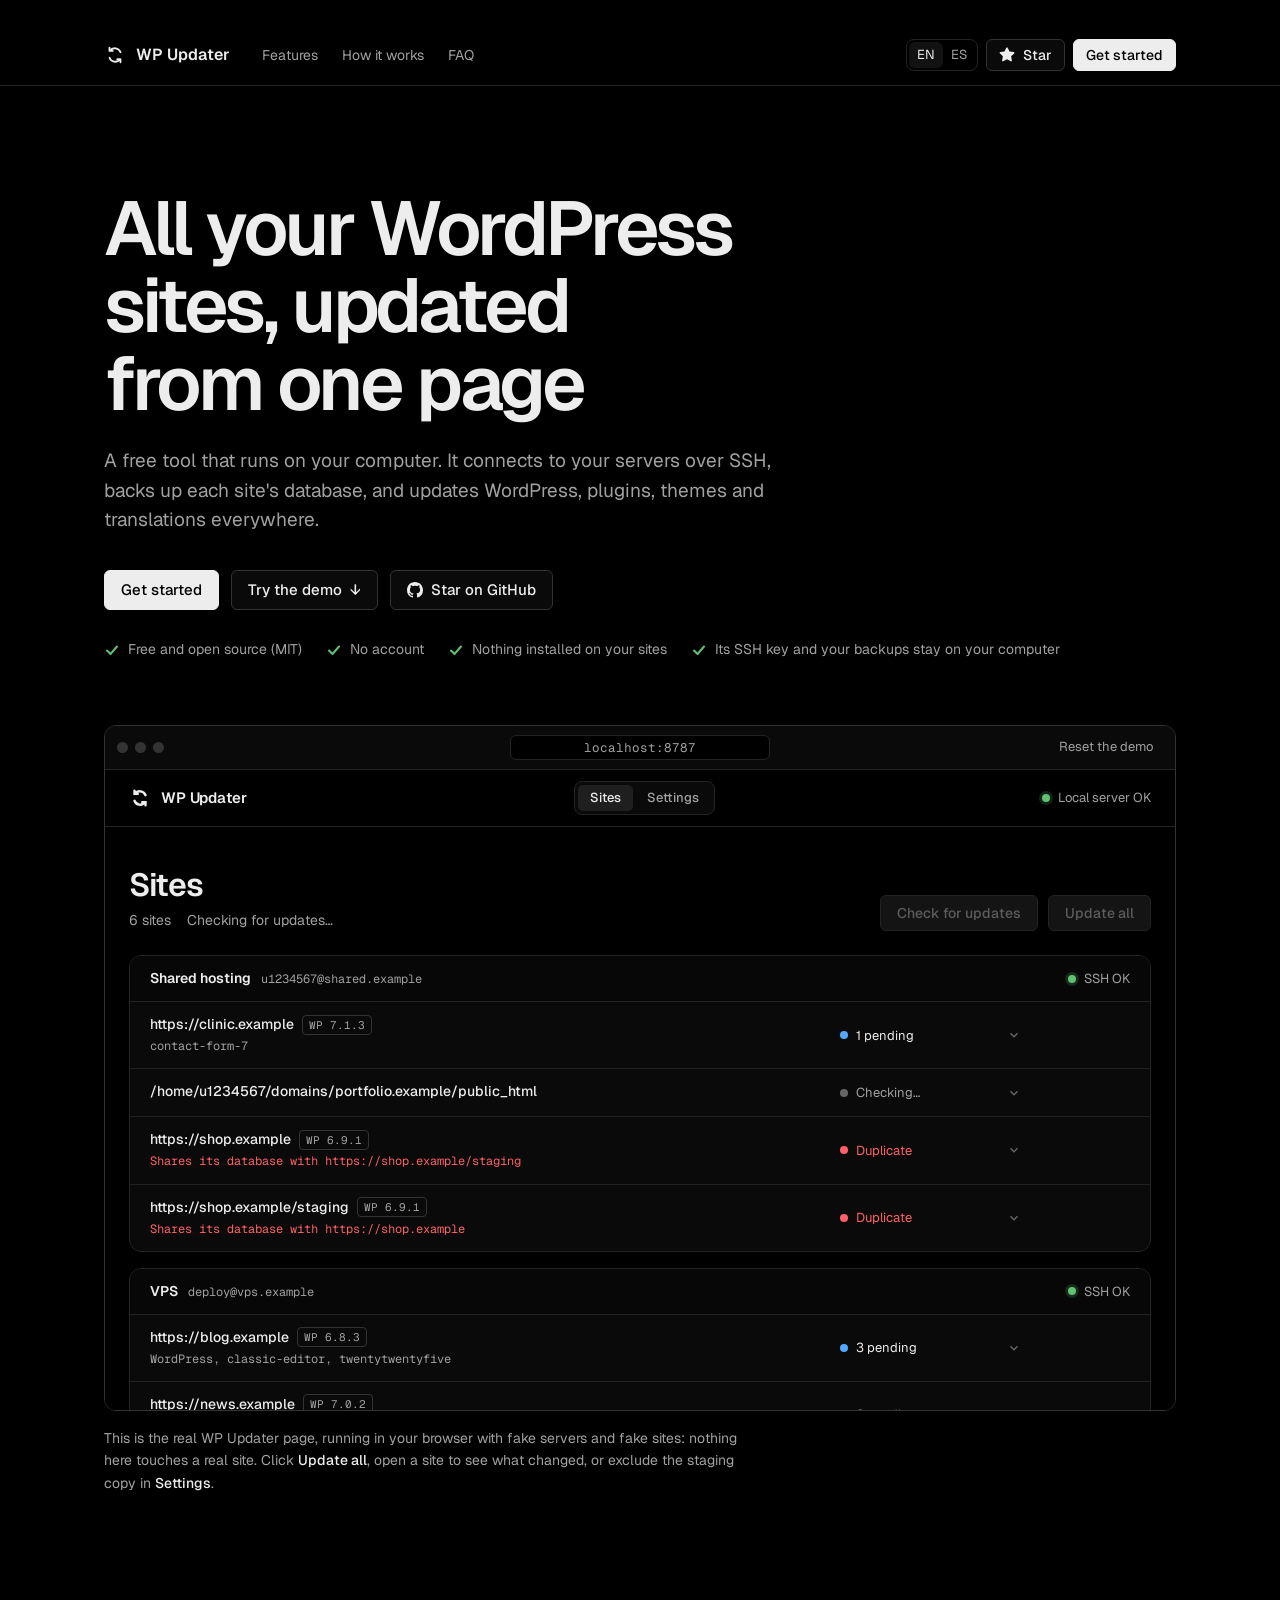
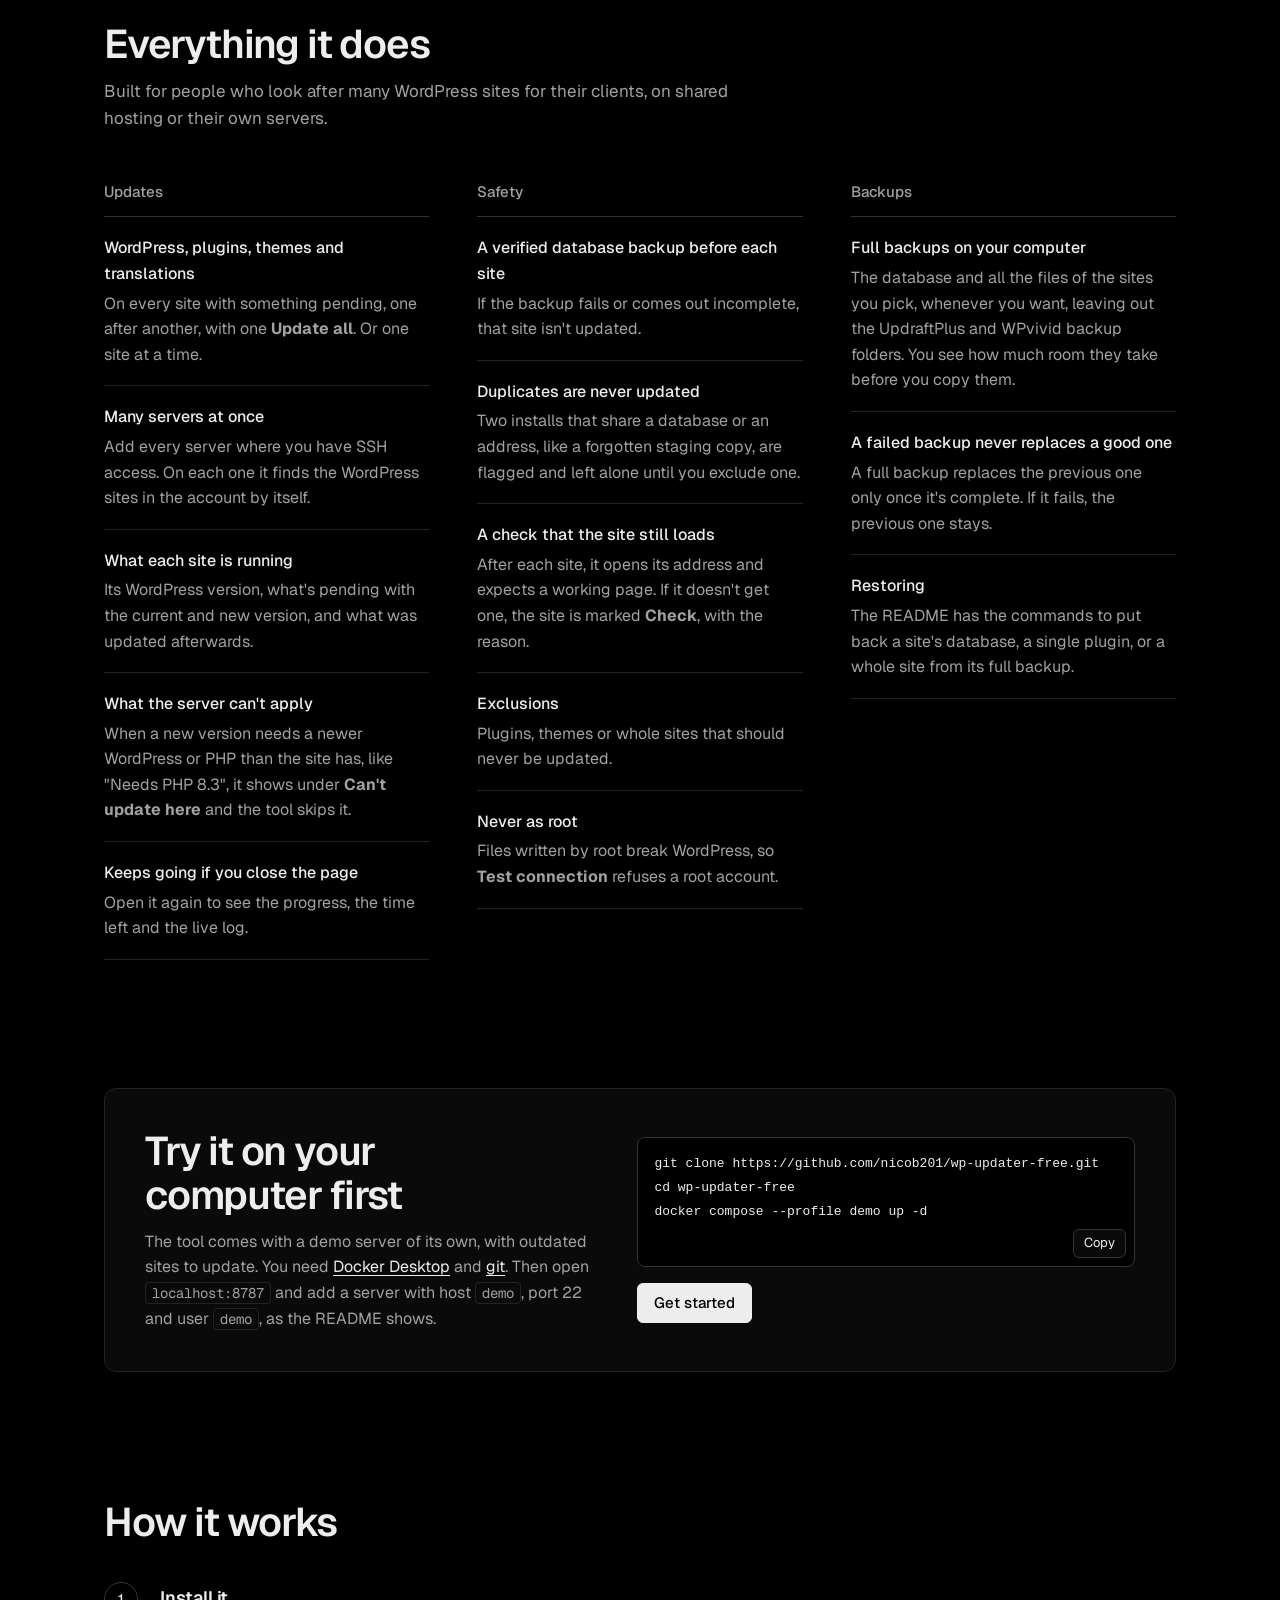
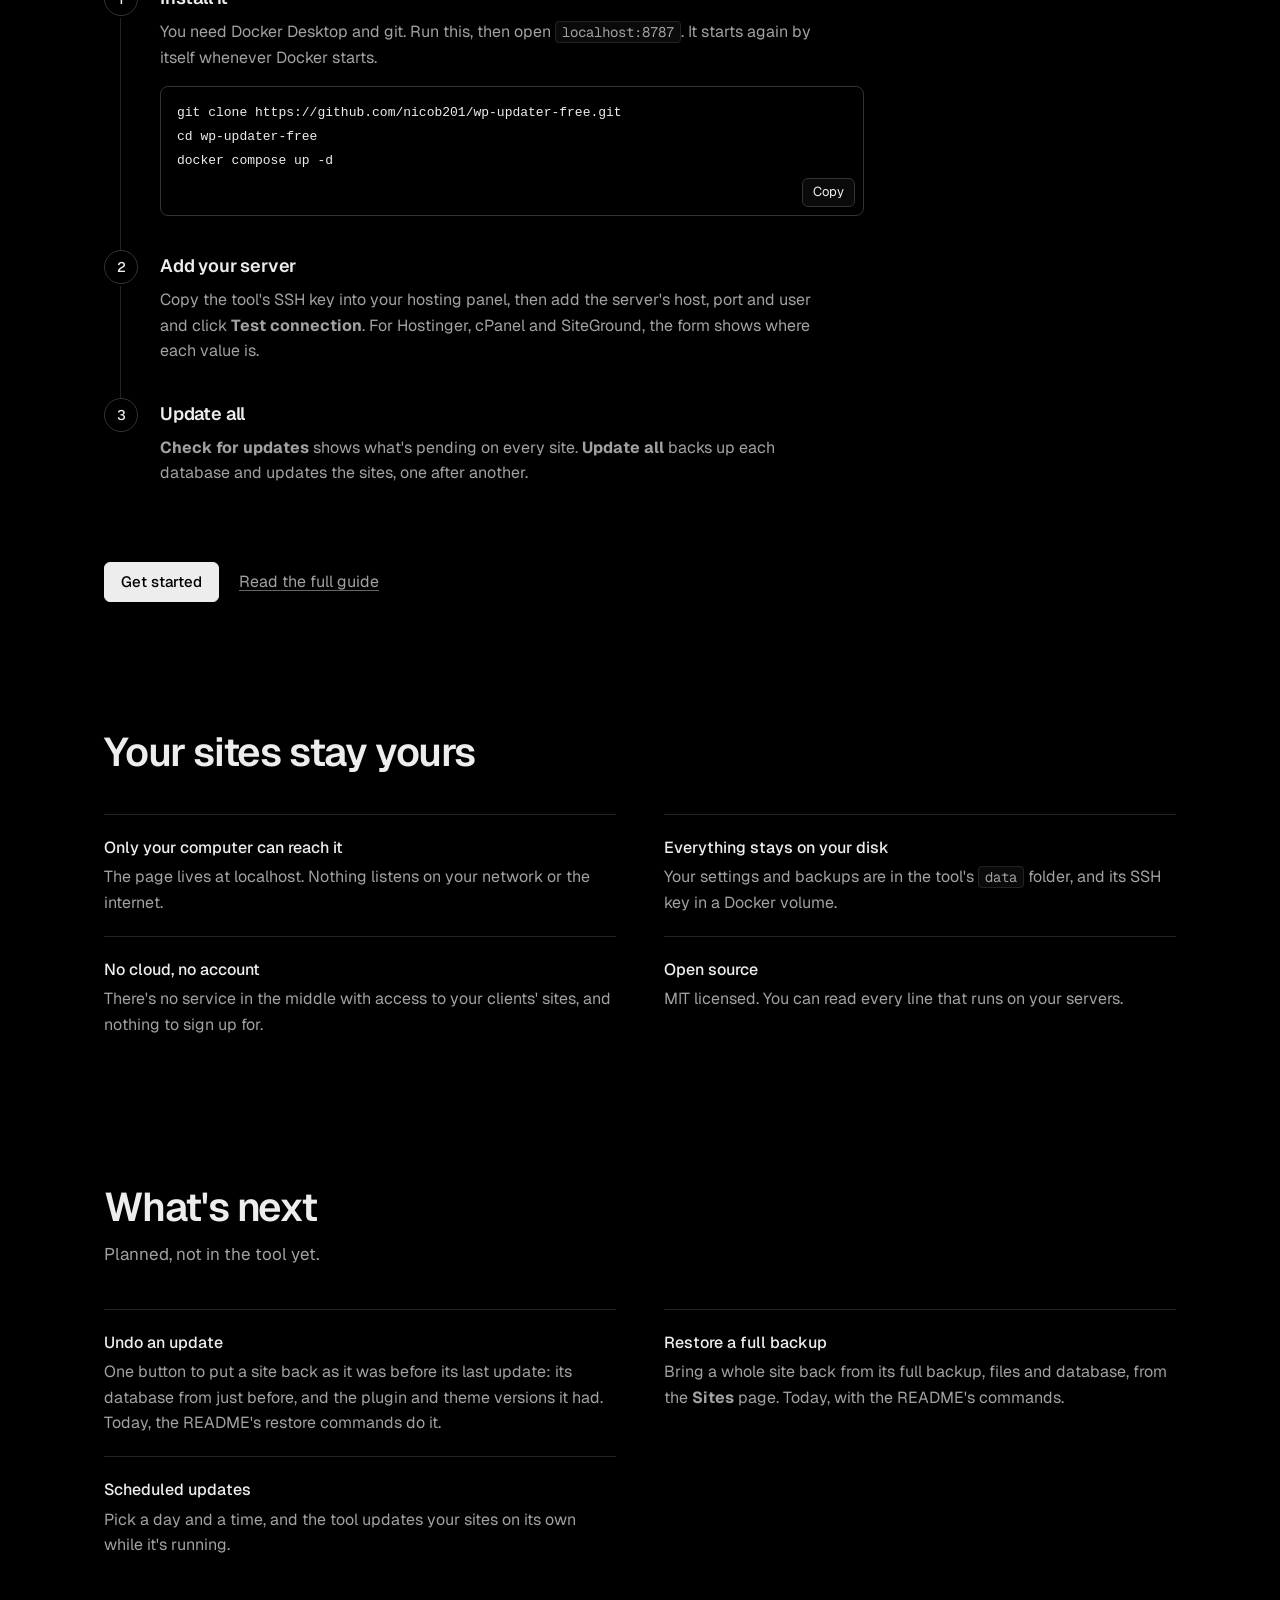
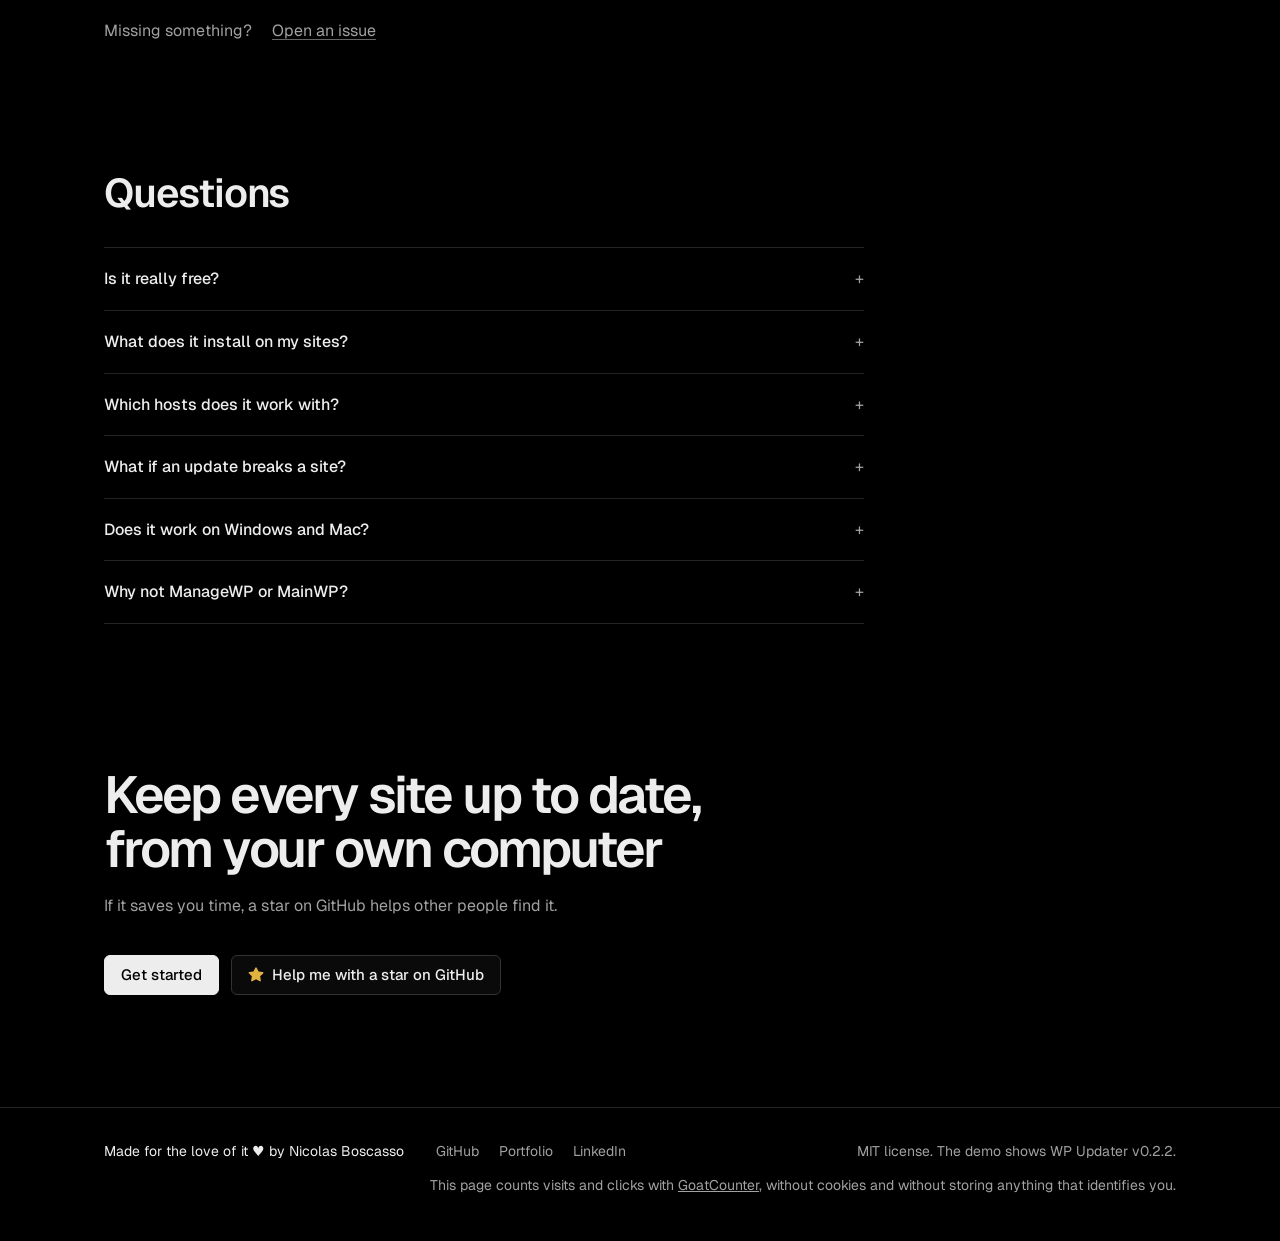
==== commit 76f588a8: "fix: say exactly what GoatCounter keeps, and name the tracked clicks GoatCounter uses the IP in memo" ====
--- a/index.html
+++ b/index.html
@@ -17,10 +17,11 @@
 <meta property="og:image" content="https://wp-updater-free.vercel.app/assets/og.png">
 <meta property="og:image:width" content="1200">
 <meta property="og:image:height" content="630">
-<meta property="og:image:alt" content="WP Updater: the headline next to the tool showing six sites, two of them flagged as duplicates">
+<meta property="og:image:alt" content="All your WordPress sites, updated from one page. Next to it, WP Updater showing six sites, two of them flagged as duplicates.">
 <meta property="og:locale" content="en_US">
 <meta property="og:locale:alternate" content="es_LA">
 <meta name="twitter:card" content="summary_large_image">
+<meta name="twitter:image:alt" content="All your WordPress sites, updated from one page. Next to it, WP Updater showing six sites, two of them flagged as duplicates.">
 <script data-goatcounter="https://nicob201.goatcounter.com/count" async src="//gc.zgo.at/count.js"></script>
 <link rel="icon" href="data:image/svg+xml,%3Csvg xmlns='http://www.w3.org/2000/svg' viewBox='0 0 32 32'%3E%3Crect width='32' height='32' rx='8' fill='%23000'/%3E%3Cpath d='M23 12a8 8 0 0 0-14-2M9 20a8 8 0 0 0 14 2M9 6v4h4M23 26v-4h-4' fill='none' stroke='%23fff' stroke-width='2.6' stroke-linecap='round' stroke-linejoin='round'/%3E%3C/svg%3E">
 <link rel="preconnect" href="https://fonts.googleapis.com">
@@ -50,10 +51,10 @@
         <a aria-current="page" aria-label="English">EN</a>
         <a href="/es/" hreflang="es" lang="es" aria-label="Español">ES</a>
       </div>
-      <a class="button small nav-star" href="https://github.com/nicob201/wp-updater-free" target="_blank" rel="noopener" data-goatcounter-click="star-nav">
+      <a class="button small nav-star" href="https://github.com/nicob201/wp-updater-free" target="_blank" rel="noopener" data-goatcounter-click="star-nav" data-goatcounter-title="Star (nav)">
         <svg aria-hidden="true"><use href="#i-star"/></svg>Star<span class="count" data-stars></span>
       </a>
-      <a class="button primary small" href="https://github.com/nicob201/wp-updater-free#quick-start" target="_blank" rel="noopener" data-goatcounter-click="get-started-nav">Get started</a>
+      <a class="button primary small" href="https://github.com/nicob201/wp-updater-free#quick-start" target="_blank" rel="noopener" data-goatcounter-click="get-started-nav" data-goatcounter-title="Get started (nav)">Get started</a>
     </div>
   </div>
 </header>
@@ -63,9 +64,9 @@
     <h1>All your WordPress sites, updated from one page</h1>
     <p class="lead">A free tool that runs on your computer. It connects to your servers over SSH, backs up each site's database, and updates WordPress, plugins, themes and translations everywhere.</p>
     <div class="actions">
-      <a class="button primary" href="https://github.com/nicob201/wp-updater-free#quick-start" target="_blank" rel="noopener" data-goatcounter-click="get-started-hero">Get started</a>
-      <a class="button" href="#demo" data-goatcounter-click="try-demo">Try the demo <span aria-hidden="true">↓</span></a>
-      <a class="button" href="https://github.com/nicob201/wp-updater-free" target="_blank" rel="noopener" data-goatcounter-click="star-hero"><svg aria-hidden="true"><use href="#i-github"/></svg>Star on GitHub</a>
+      <a class="button primary" href="https://github.com/nicob201/wp-updater-free#quick-start" target="_blank" rel="noopener" data-goatcounter-click="get-started-hero" data-goatcounter-title="Get started (hero)">Get started</a>
+      <a class="button" href="#demo" data-goatcounter-click="try-demo" data-goatcounter-title="Try the demo">Try the demo <span aria-hidden="true">↓</span></a>
+      <a class="button" href="https://github.com/nicob201/wp-updater-free" target="_blank" rel="noopener" data-goatcounter-click="star-hero" data-goatcounter-title="Star on GitHub (hero)"><svg aria-hidden="true"><use href="#i-github"/></svg>Star on GitHub</a>
     </div>
     <ul class="trust">
       <li><svg aria-hidden="true"><use href="#i-check"/></svg>Free and open source (MIT)</li>
@@ -80,7 +81,7 @@
       <div class="window-bar">
         <span class="dots" aria-hidden="true"><i></i><i></i><i></i></span>
         <span class="url">localhost:8787</span>
-        <button id="demo-reset" class="reset" type="button" data-goatcounter-click="demo-reset">Reset the demo</button>
+        <button id="demo-reset" class="reset" type="button" data-goatcounter-click="demo-reset" data-goatcounter-title="Reset the demo">Reset the demo</button>
       </div>
       <iframe id="demo-frame" src="/demo/" title="WP Updater, with fake sites"></iframe>
     </div>
@@ -133,9 +134,9 @@
           <pre><code>git clone https://github.com/nicob201/wp-updater-free.git
 cd wp-updater-free
 docker compose --profile demo up -d</code></pre>
-          <button class="copy-button" type="button" aria-live="polite" data-copy="git clone https://github.com/nicob201/wp-updater-free.git&#10;cd wp-updater-free&#10;docker compose --profile demo up -d" data-goatcounter-click="copy-demo">Copy</button>
+          <button class="copy-button" type="button" aria-live="polite" data-copy="git clone https://github.com/nicob201/wp-updater-free.git&#10;cd wp-updater-free&#10;docker compose --profile demo up -d" data-goatcounter-click="copy-demo" data-goatcounter-title="Copy the demo commands">Copy</button>
         </div>
-        <a class="button primary" href="https://github.com/nicob201/wp-updater-free#quick-start" target="_blank" rel="noopener" data-goatcounter-click="get-started-mid">Get started</a>
+        <a class="button primary" href="https://github.com/nicob201/wp-updater-free#quick-start" target="_blank" rel="noopener" data-goatcounter-click="get-started-mid" data-goatcounter-title="Get started (try it first)">Get started</a>
       </div>
     </div>
   </section>
@@ -150,7 +151,7 @@
           <pre><code>git clone https://github.com/nicob201/wp-updater-free.git
 cd wp-updater-free
 docker compose up -d</code></pre>
-          <button class="copy-button" type="button" aria-live="polite" data-copy="git clone https://github.com/nicob201/wp-updater-free.git&#10;cd wp-updater-free&#10;docker compose up -d" data-goatcounter-click="copy-install">Copy</button>
+          <button class="copy-button" type="button" aria-live="polite" data-copy="git clone https://github.com/nicob201/wp-updater-free.git&#10;cd wp-updater-free&#10;docker compose up -d" data-goatcounter-click="copy-install" data-goatcounter-title="Copy the install commands">Copy</button>
         </div>
       </li>
       <li>
@@ -162,7 +163,7 @@
         <p><strong>Check for updates</strong> shows what's pending on every site. <strong>Update all</strong> backs up each database and updates the sites, one after another.</p>
       </li>
     </ol>
-    <p class="more"><a class="button primary" href="https://github.com/nicob201/wp-updater-free#quick-start" target="_blank" rel="noopener" data-goatcounter-click="get-started-how">Get started</a> <a class="text-link" href="https://github.com/nicob201/wp-updater-free#connect-your-server" target="_blank" rel="noopener">Read the full guide</a></p>
+    <p class="more"><a class="button primary" href="https://github.com/nicob201/wp-updater-free#quick-start" target="_blank" rel="noopener" data-goatcounter-click="get-started-how" data-goatcounter-title="Get started (how it works)">Get started</a> <a class="text-link" href="https://github.com/nicob201/wp-updater-free#connect-your-server" target="_blank" rel="noopener">Read the full guide</a></p>
   </section>
 
   <section id="yours" class="section wrap">
@@ -183,7 +184,7 @@
       <div><dt>Restore a full backup</dt><dd>Bring a whole site back from its full backup, files and database, from the <strong>Sites</strong> page. Today, with the README's commands.</dd></div>
       <div><dt>Scheduled updates</dt><dd>Pick a day and a time, and the tool updates your sites on its own while it's running.</dd></div>
     </dl>
-    <p class="more">Missing something? <a class="text-link" href="https://github.com/nicob201/wp-updater-free/issues/new" target="_blank" rel="noopener" data-goatcounter-click="open-issue">Open an issue</a></p>
+    <p class="more">Missing something? <a class="text-link" href="https://github.com/nicob201/wp-updater-free/issues/new" target="_blank" rel="noopener" data-goatcounter-click="open-issue" data-goatcounter-title="Open an issue (what's next)">Open an issue</a></p>
   </section>
 
   <section id="faq" class="section wrap">
@@ -221,8 +222,8 @@
     <h2 id="final-title">Keep every site up to date, from your own computer</h2>
     <p>If it saves you time, a star on GitHub helps other people find it.</p>
     <div class="actions">
-      <a class="button primary" href="https://github.com/nicob201/wp-updater-free#quick-start" target="_blank" rel="noopener" data-goatcounter-click="get-started-final">Get started</a>
-      <a class="button" href="https://github.com/nicob201/wp-updater-free" target="_blank" rel="noopener" data-goatcounter-click="star-final"><svg aria-hidden="true"><use href="#i-star"/></svg>Help me with a star on GitHub</a>
+      <a class="button primary" href="https://github.com/nicob201/wp-updater-free#quick-start" target="_blank" rel="noopener" data-goatcounter-click="get-started-final" data-goatcounter-title="Get started (last call)">Get started</a>
+      <a class="button" href="https://github.com/nicob201/wp-updater-free" target="_blank" rel="noopener" data-goatcounter-click="star-final" data-goatcounter-title="Star request (last call)"><svg aria-hidden="true"><use href="#i-star"/></svg>Help me with a star on GitHub</a>
     </div>
   </section>
 </main>
@@ -236,7 +237,7 @@
       <a href="https://www.linkedin.com/in/nicolas-boscasso/" target="_blank" rel="noopener">LinkedIn</a>
     </nav>
     <p class="fine">MIT license.<span data-version-line hidden> The demo shows WP Updater <span data-version></span>.</span></p>
-    <p class="fine">This page counts visits and clicks with <a href="https://www.goatcounter.com/" target="_blank" rel="noopener">GoatCounter</a>, with no cookies and no personal data.</p>
+    <p class="fine">This page counts visits and clicks with <a href="https://www.goatcounter.com/" target="_blank" rel="noopener">GoatCounter</a>, without cookies and without storing anything that identifies you.</p>
   </div>
 </footer>
 </body>
